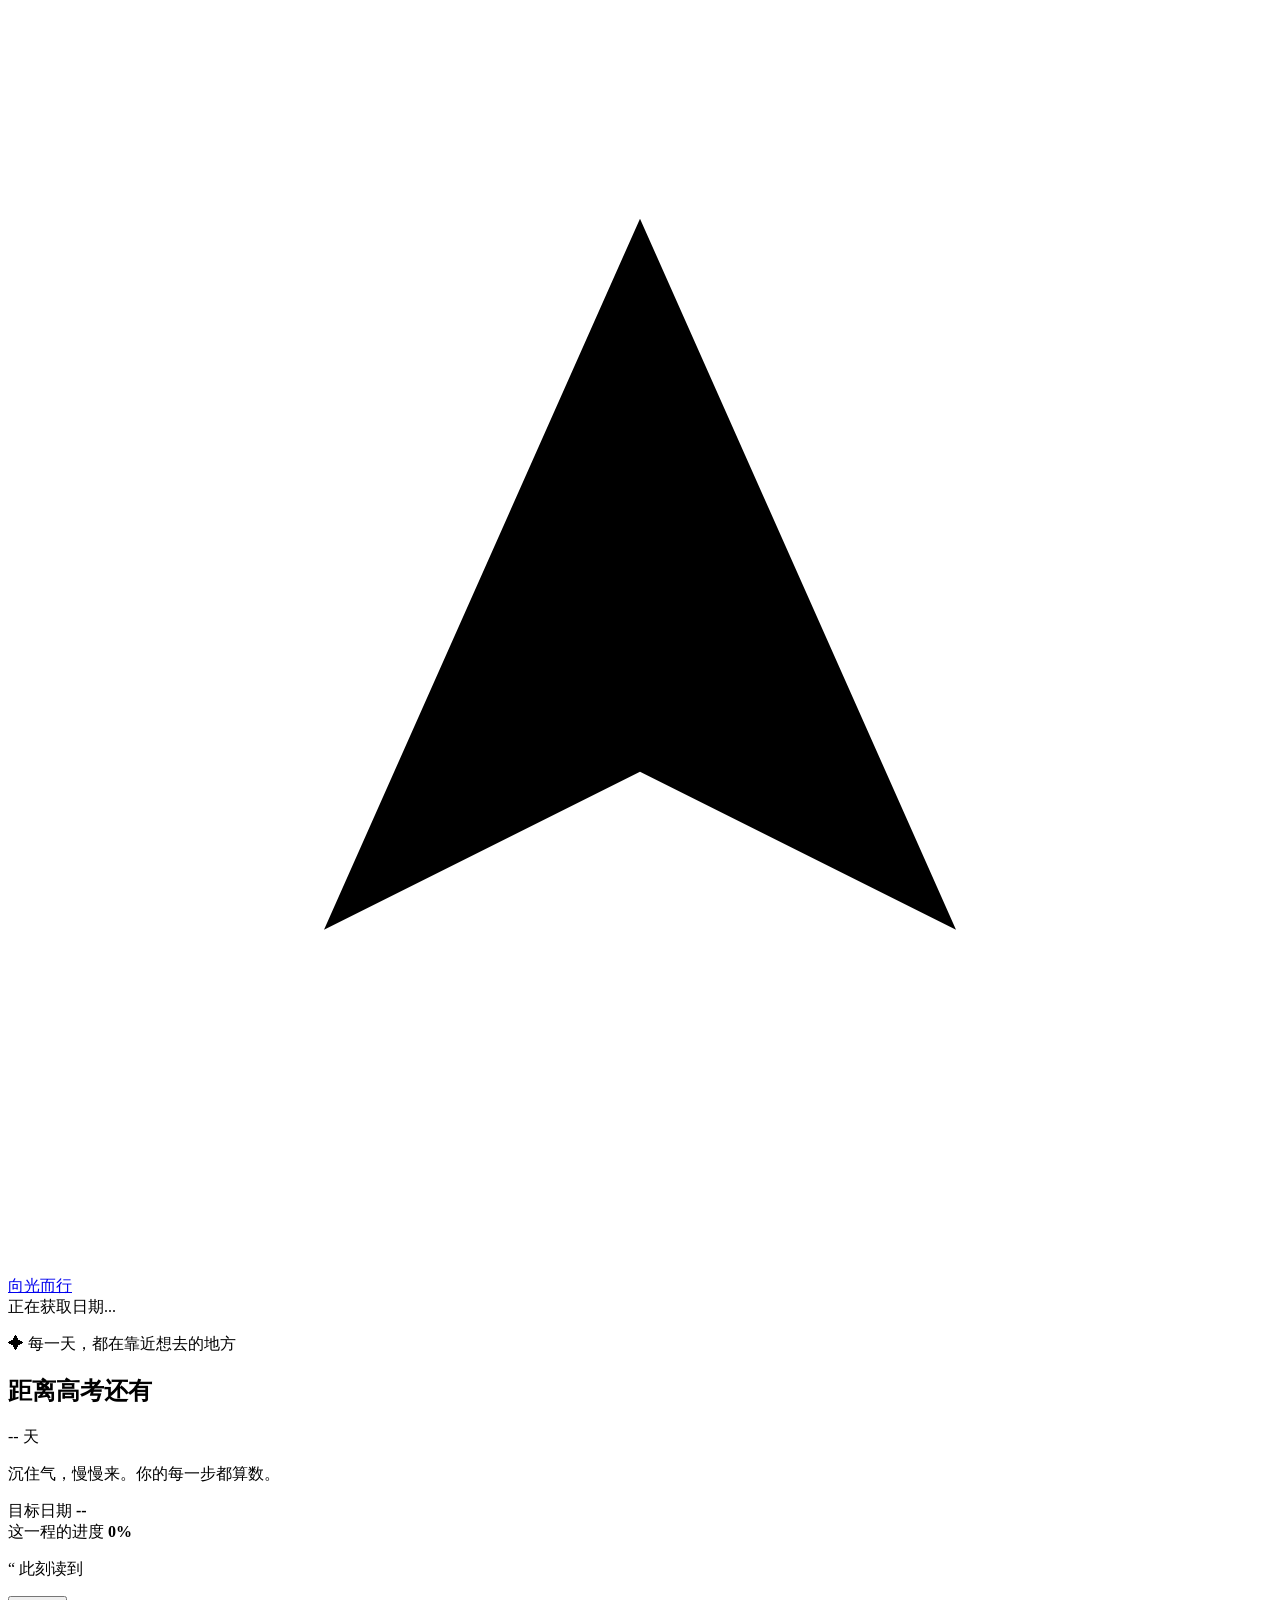
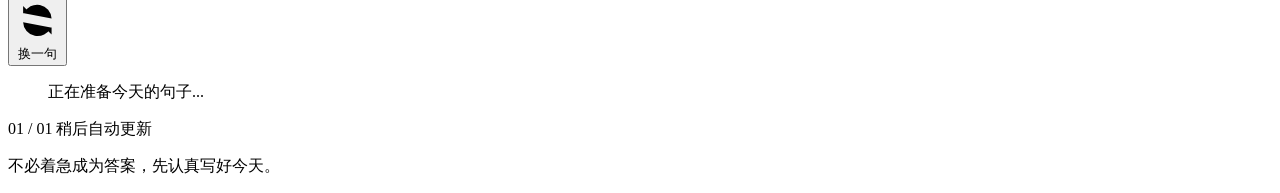
==== index.html @ 86b4bcfa "Publish index.html" ====
<!DOCTYPE html>
<html lang="zh-CN">
  <head>
    <meta charset="UTF-8" />
    <meta name="viewport" content="width=device-width, initial-scale=1.0" />
    <meta
      name="description"
      content="一个简洁温暖的日期倒计时与每日句子网站"
    />
    <title>向光而行 · 日期倒计时</title>
    <link rel="preconnect" href="https://fonts.googleapis.com" />
    <link rel="preconnect" href="https://fonts.gstatic.com" crossorigin />
    <link
      href="https://fonts.googleapis.com/css2?family=Noto+Sans+SC:wght@400;500;600;700;800&family=Playfair+Display:ital,wght@1,600&display=swap"
      rel="stylesheet"
    />
    <link rel="stylesheet" href="styles.css" />
  </head>
  <body>
    <div class="background-shape shape-one" aria-hidden="true"></div>
    <div class="background-shape shape-two" aria-hidden="true"></div>

    <div class="page-shell">
      <header class="site-header">
        <a class="brand" href="#" aria-label="返回首页">
          <span class="brand-mark" aria-hidden="true">
            <svg viewBox="0 0 24 24">
              <path d="M6 17.5 12 4l6 13.5-6-3-6 3Z"></path>
            </svg>
          </span>
          <span>向光而行</span>
        </a>

        <div class="today" aria-label="今天的日期">
          <span class="today-dot" aria-hidden="true"></span>
          <span id="todayText">正在获取日期...</span>
        </div>
      </header>

      <main>
        <section class="countdown-card" aria-labelledby="countdownTitle">
          <div class="countdown-copy">
            <p class="eyebrow">
              <span aria-hidden="true">✦</span>
              每一天，都在靠近想去的地方
            </p>
            <h1 id="countdownTitle">距离高考还有</h1>

            <div class="countdown-number-wrap" aria-live="polite">
              <span id="daysRemaining" class="countdown-number">--</span>
              <span class="countdown-unit">天</span>
            </div>

            <p id="countdownMessage" class="countdown-message">
              沉住气，慢慢来。你的每一步都算数。
            </p>
          </div>

          <div class="countdown-meta">
            <div class="date-block">
              <span class="meta-label">目标日期</span>
              <strong id="targetDateText">--</strong>
            </div>
            <div class="progress-block">
              <div class="progress-labels">
                <span>这一程的进度</span>
                <strong id="progressText">0%</strong>
              </div>
              <div
                class="progress-track"
                role="progressbar"
                aria-label="倒计时进度"
                aria-valuemin="0"
                aria-valuemax="100"
                aria-valuenow="0"
              >
                <span id="progressBar" class="progress-bar"></span>
              </div>
            </div>
          </div>
        </section>

        <section class="quote-card" aria-labelledby="quoteLabel">
          <div class="quote-topline">
            <p id="quoteLabel" class="quote-label">
              <span class="quote-label-icon" aria-hidden="true">“</span>
              此刻读到
            </p>
            <button id="nextQuoteButton" class="next-quote-button" type="button">
              <svg viewBox="0 0 24 24" aria-hidden="true">
                <path d="M20 11a8.1 8.1 0 0 0-15.5-3M4 4v4h4M4 13a8.1 8.1 0 0 0 15.5 3m.5 4v-4h-4"></path>
              </svg>
              换一句
            </button>
          </div>

          <div id="quoteContent" class="quote-content" aria-live="polite">
            <blockquote id="quoteText">正在准备今天的句子...</blockquote>
            <p id="quoteTranslation" class="quote-translation" hidden></p>
            <cite id="quoteSource"></cite>
          </div>

          <div class="quote-footer">
            <span id="quoteCounter">01 / 01</span>
            <span class="quote-line" aria-hidden="true"></span>
            <span id="refreshHint">稍后自动更新</span>
          </div>
        </section>
      </main>

      <footer>
        <p>不必着急成为答案，先认真写好今天。</p>
        <span id="currentYear"></span>
      </footer>
    </div>

    <script src="script.js"></script>
  </body>
</html>
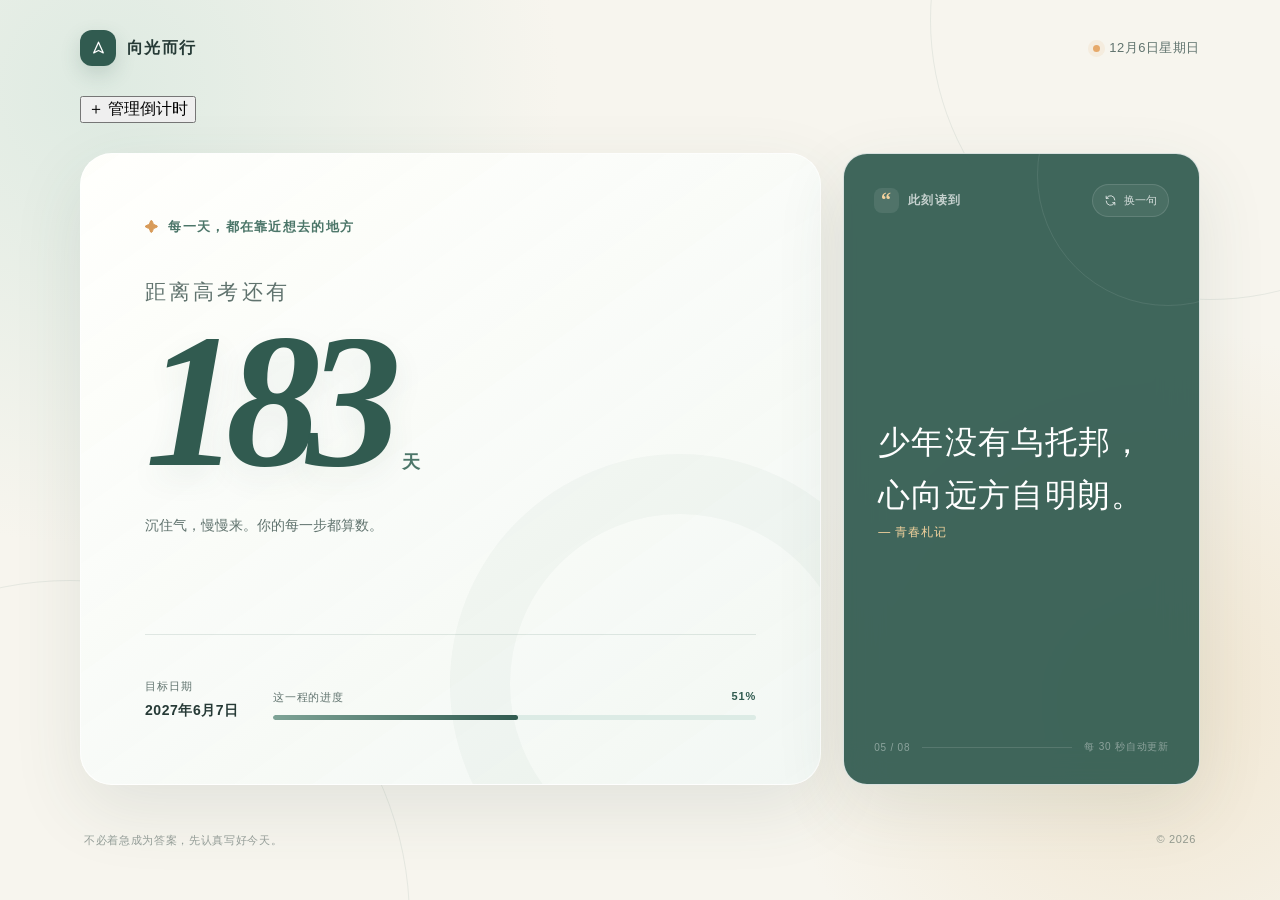
==== commit dc67b326: "Add customizable countdowns and expand quote rotation" ====
--- a/index.html
+++ b/index.html
@@ -3,10 +3,7 @@
   <head>
     <meta charset="UTF-8" />
     <meta name="viewport" content="width=device-width, initial-scale=1.0" />
-    <meta
-      name="description"
-      content="一个简洁温暖的日期倒计时与每日句子网站"
-    />
+    <meta name="description" content="一个简洁温暖的多目标日期倒计时与每日句子网站" />
     <title>向光而行 · 日期倒计时</title>
     <link rel="preconnect" href="https://fonts.googleapis.com" />
     <link rel="preconnect" href="https://fonts.gstatic.com" crossorigin />
@@ -24,36 +21,55 @@
       <header class="site-header">
         <a class="brand" href="#" aria-label="返回首页">
           <span class="brand-mark" aria-hidden="true">
-            <svg viewBox="0 0 24 24">
-              <path d="M6 17.5 12 4l6 13.5-6-3-6 3Z"></path>
-            </svg>
+            <svg viewBox="0 0 24 24"><path d="M6 17.5 12 4l6 13.5-6-3-6 3Z"></path></svg>
           </span>
           <span>向光而行</span>
         </a>
-
         <div class="today" aria-label="今天的日期">
           <span class="today-dot" aria-hidden="true"></span>
           <span id="todayText">正在获取日期...</span>
         </div>
       </header>
 
+      <nav class="countdown-switcher" aria-label="选择倒计时">
+        <div id="countdownTabs" class="countdown-tabs"></div>
+        <button id="manageCountdownButton" class="manage-countdown-button" type="button">
+          <span aria-hidden="true">＋</span> 管理倒计时
+        </button>
+      </nav>
+
+      <section id="countdownManager" class="countdown-manager" hidden>
+        <div class="manager-heading">
+          <div>
+            <strong>自定义倒计时</strong>
+            <p>添加考试、假期或任何值得期待的日子。</p>
+          </div>
+          <button id="closeManagerButton" class="icon-button" type="button" aria-label="关闭">×</button>
+        </div>
+        <form id="countdownForm" class="countdown-form">
+          <label>
+            <span>倒计时名称</span>
+            <input id="countdownNameInput" name="name" type="text" maxlength="12" placeholder="例如：期末考试" required />
+          </label>
+          <label>
+            <span>目标日期</span>
+            <input id="countdownDateInput" name="date" type="date" required />
+          </label>
+          <button class="add-countdown-button" type="submit">添加倒计时</button>
+        </form>
+        <div id="countdownManageList" class="countdown-manage-list"></div>
+      </section>
+
       <main>
         <section class="countdown-card" aria-labelledby="countdownTitle">
           <div class="countdown-copy">
-            <p class="eyebrow">
-              <span aria-hidden="true">✦</span>
-              每一天，都在靠近想去的地方
-            </p>
-            <h1 id="countdownTitle">距离高考还有</h1>
-
+            <p class="eyebrow"><span aria-hidden="true">✦</span> 每一天，都在靠近想去的地方</p>
+            <h1 id="countdownTitle">距离目标还有</h1>
             <div class="countdown-number-wrap" aria-live="polite">
               <span id="daysRemaining" class="countdown-number">--</span>
               <span class="countdown-unit">天</span>
             </div>
-
-            <p id="countdownMessage" class="countdown-message">
-              沉住气，慢慢来。你的每一步都算数。
-            </p>
+            <p id="countdownMessage" class="countdown-message">沉住气，慢慢来。你的每一步都算数。</p>
           </div>
 
           <div class="countdown-meta">
@@ -66,14 +82,7 @@
                 <span>这一程的进度</span>
                 <strong id="progressText">0%</strong>
               </div>
-              <div
-                class="progress-track"
-                role="progressbar"
-                aria-label="倒计时进度"
-                aria-valuemin="0"
-                aria-valuemax="100"
-                aria-valuenow="0"
-              >
+              <div class="progress-track" role="progressbar" aria-label="倒计时进度" aria-valuemin="0" aria-valuemax="100" aria-valuenow="0">
                 <span id="progressBar" class="progress-bar"></span>
               </div>
             </div>
@@ -83,13 +92,10 @@
         <section class="quote-card" aria-labelledby="quoteLabel">
           <div class="quote-topline">
             <p id="quoteLabel" class="quote-label">
-              <span class="quote-label-icon" aria-hidden="true">“</span>
-              此刻读到
+              <span class="quote-label-icon" aria-hidden="true">“</span> 此刻读到
             </p>
             <button id="nextQuoteButton" class="next-quote-button" type="button">
-              <svg viewBox="0 0 24 24" aria-hidden="true">
-                <path d="M20 11a8.1 8.1 0 0 0-15.5-3M4 4v4h4M4 13a8.1 8.1 0 0 0 15.5 3m.5 4v-4h-4"></path>
-              </svg>
+              <svg viewBox="0 0 24 24" aria-hidden="true"><path d="M20 11a8.1 8.1 0 0 0-15.5-3M4 4v4h4M4 13a8.1 8.1 0 0 0 15.5 3m.5 4v-4h-4"></path></svg>
               换一句
             </button>
           </div>
@@ -97,13 +103,16 @@
           <div id="quoteContent" class="quote-content" aria-live="polite">
             <blockquote id="quoteText">正在准备今天的句子...</blockquote>
             <p id="quoteTranslation" class="quote-translation" hidden></p>
-            <cite id="quoteSource"></cite>
+            <div class="quote-attribution">
+              <cite id="quoteSource"></cite>
+              <p id="quoteSourceBio" class="quote-source-bio" hidden></p>
+            </div>
           </div>
 
           <div class="quote-footer">
             <span id="quoteCounter">01 / 01</span>
             <span class="quote-line" aria-hidden="true"></span>
-            <span id="refreshHint">稍后自动更新</span>
+            <span id="refreshHint">每 5 分钟自动更新</span>
           </div>
         </section>
       </main>
--- a/styles.css
+++ b/styles.css
@@ -0,0 +1,562 @@
+:root {
+  --ink: #263a36;
+  --ink-soft: #60736e;
+  --green: #4c7669;
+  --green-deep: #315b50;
+  --green-pale: #dcebe5;
+  --cream: #f7f5ee;
+  --paper: rgba(255, 255, 252, 0.78);
+  --line: rgba(49, 91, 80, 0.13);
+  --shadow: 0 24px 70px rgba(53, 83, 75, 0.11);
+  --radius-large: 32px;
+  --radius-medium: 24px;
+}
+
+* {
+  box-sizing: border-box;
+}
+
+html {
+  min-height: 100%;
+  scroll-behavior: smooth;
+}
+
+body {
+  min-height: 100vh;
+  margin: 0;
+  overflow-x: hidden;
+  color: var(--ink);
+  background:
+    radial-gradient(circle at 8% 10%, rgba(214, 231, 222, 0.75), transparent 32%),
+    radial-gradient(circle at 90% 78%, rgba(236, 218, 186, 0.58), transparent 28%),
+    var(--cream);
+  font-family: "Noto Sans SC", "Microsoft YaHei", sans-serif;
+  -webkit-font-smoothing: antialiased;
+}
+
+button,
+a {
+  font: inherit;
+}
+
+.background-shape {
+  position: fixed;
+  z-index: -1;
+  border: 1px solid rgba(76, 118, 105, 0.1);
+  border-radius: 50%;
+  pointer-events: none;
+}
+
+.shape-one {
+  top: -260px;
+  right: -210px;
+  width: 560px;
+  height: 560px;
+}
+
+.shape-two {
+  bottom: -360px;
+  left: -270px;
+  width: 680px;
+  height: 680px;
+}
+
+.page-shell {
+  width: min(1120px, calc(100% - 40px));
+  margin: 0 auto;
+}
+
+.site-header {
+  display: flex;
+  align-items: center;
+  justify-content: space-between;
+  min-height: 96px;
+}
+
+.brand {
+  display: inline-flex;
+  gap: 11px;
+  align-items: center;
+  color: var(--ink);
+  font-size: 16px;
+  font-weight: 700;
+  letter-spacing: 0.08em;
+  text-decoration: none;
+}
+
+.brand-mark {
+  display: grid;
+  width: 36px;
+  height: 36px;
+  place-items: center;
+  border-radius: 12px;
+  color: white;
+  background: var(--green-deep);
+  box-shadow: 0 8px 20px rgba(49, 91, 80, 0.18);
+}
+
+.brand-mark svg {
+  width: 19px;
+  fill: none;
+  stroke: currentColor;
+  stroke-linecap: round;
+  stroke-linejoin: round;
+  stroke-width: 1.6;
+}
+
+.today {
+  display: flex;
+  gap: 9px;
+  align-items: center;
+  color: var(--ink-soft);
+  font-size: 13px;
+  font-weight: 500;
+  letter-spacing: 0.04em;
+}
+
+.today-dot {
+  width: 7px;
+  height: 7px;
+  border-radius: 50%;
+  background: #e6a96a;
+  box-shadow: 0 0 0 5px rgba(230, 169, 106, 0.12);
+}
+
+main {
+  display: grid;
+  grid-template-columns: minmax(0, 1.35fr) minmax(330px, 0.65fr);
+  gap: 22px;
+  min-height: calc(100vh - 190px);
+  padding: 30px 0 48px;
+}
+
+.countdown-card,
+.quote-card {
+  position: relative;
+  min-width: 0;
+  overflow: hidden;
+  border: 1px solid rgba(255, 255, 255, 0.8);
+  box-shadow: var(--shadow);
+  backdrop-filter: blur(18px);
+  -webkit-backdrop-filter: blur(18px);
+}
+
+.countdown-card {
+  display: flex;
+  flex-direction: column;
+  justify-content: space-between;
+  min-height: 600px;
+  padding: clamp(32px, 5vw, 68px);
+  border-radius: var(--radius-large);
+  background:
+    linear-gradient(145deg, rgba(255, 255, 252, 0.92), rgba(240, 246, 242, 0.84)),
+    var(--paper);
+}
+
+.countdown-card::after {
+  position: absolute;
+  right: -90px;
+  bottom: -130px;
+  width: 340px;
+  height: 340px;
+  border: 60px solid rgba(76, 118, 105, 0.045);
+  border-radius: 50%;
+  content: "";
+}
+
+.countdown-copy,
+.countdown-meta {
+  position: relative;
+  z-index: 1;
+}
+
+.eyebrow {
+  display: flex;
+  gap: 9px;
+  align-items: center;
+  margin: 0 0 42px;
+  color: var(--green);
+  font-size: 13px;
+  font-weight: 600;
+  letter-spacing: 0.1em;
+}
+
+.eyebrow span {
+  color: #d89b59;
+}
+
+h1 {
+  margin: 0;
+  color: var(--ink-soft);
+  font-size: clamp(17px, 2vw, 21px);
+  font-weight: 500;
+  letter-spacing: 0.15em;
+}
+
+.countdown-number-wrap {
+  display: flex;
+  gap: 15px;
+  align-items: flex-end;
+  margin: 5px 0 20px;
+}
+
+.countdown-number {
+  color: var(--green-deep);
+  font-family: "Playfair Display", Georgia, serif;
+  font-size: clamp(118px, 15vw, 190px);
+  font-weight: 600;
+  font-style: italic;
+  line-height: 0.95;
+  letter-spacing: -0.075em;
+  text-shadow: 0 12px 30px rgba(49, 91, 80, 0.08);
+}
+
+.countdown-unit {
+  padding-bottom: 18px;
+  color: var(--green);
+  font-size: 18px;
+  font-weight: 600;
+}
+
+.countdown-message {
+  max-width: 440px;
+  margin: 0;
+  color: var(--ink-soft);
+  font-size: 14px;
+  line-height: 1.9;
+}
+
+.countdown-meta {
+  display: grid;
+  grid-template-columns: auto 1fr;
+  gap: 34px;
+  align-items: end;
+  padding-top: 44px;
+  border-top: 1px solid var(--line);
+}
+
+.date-block {
+  display: grid;
+  gap: 8px;
+}
+
+.meta-label,
+.progress-labels {
+  color: var(--ink-soft);
+  font-size: 11px;
+  font-weight: 500;
+  letter-spacing: 0.08em;
+}
+
+.date-block strong {
+  color: var(--ink);
+  font-size: 14px;
+  font-weight: 600;
+  letter-spacing: 0.04em;
+}
+
+.progress-labels {
+  display: flex;
+  justify-content: space-between;
+  margin-bottom: 10px;
+}
+
+.progress-labels strong {
+  color: var(--green-deep);
+}
+
+.progress-track {
+  width: 100%;
+  height: 5px;
+  overflow: hidden;
+  border-radius: 999px;
+  background: var(--green-pale);
+}
+
+.progress-bar {
+  display: block;
+  width: 0;
+  height: 100%;
+  border-radius: inherit;
+  background: linear-gradient(90deg, #7ea396, var(--green-deep));
+  transition: width 900ms cubic-bezier(0.22, 1, 0.36, 1);
+}
+
+.quote-card {
+  display: flex;
+  flex-direction: column;
+  min-height: 600px;
+  padding: 30px;
+  border-radius: var(--radius-medium);
+  background: rgba(49, 91, 80, 0.93);
+  color: white;
+}
+
+.quote-card::before {
+  position: absolute;
+  top: -110px;
+  right: -100px;
+  width: 260px;
+  height: 260px;
+  border: 1px solid rgba(255, 255, 255, 0.09);
+  border-radius: 50%;
+  content: "";
+}
+
+.quote-topline,
+.quote-content,
+.quote-footer {
+  position: relative;
+  z-index: 1;
+}
+
+.quote-topline {
+  display: flex;
+  align-items: center;
+  justify-content: space-between;
+}
+
+.quote-label {
+  display: flex;
+  gap: 9px;
+  align-items: center;
+  margin: 0;
+  color: rgba(255, 255, 255, 0.7);
+  font-size: 12px;
+  font-weight: 600;
+  letter-spacing: 0.1em;
+}
+
+.quote-label-icon {
+  display: grid;
+  width: 25px;
+  height: 25px;
+  place-items: center;
+  border-radius: 8px;
+  color: #f2d19d;
+  background: rgba(255, 255, 255, 0.09);
+  font-family: Georgia, serif;
+  font-size: 20px;
+}
+
+.next-quote-button {
+  display: inline-flex;
+  gap: 7px;
+  align-items: center;
+  padding: 8px 11px;
+  border: 1px solid rgba(255, 255, 255, 0.13);
+  border-radius: 999px;
+  color: rgba(255, 255, 255, 0.76);
+  background: rgba(255, 255, 255, 0.06);
+  font-size: 11px;
+  cursor: pointer;
+  transition: 180ms ease;
+}
+
+.next-quote-button:hover {
+  border-color: rgba(255, 255, 255, 0.24);
+  color: white;
+  background: rgba(255, 255, 255, 0.11);
+  transform: translateY(-1px);
+}
+
+.next-quote-button:focus-visible {
+  outline: 2px solid #f2d19d;
+  outline-offset: 3px;
+}
+
+.next-quote-button svg {
+  width: 13px;
+  fill: none;
+  stroke: currentColor;
+  stroke-linecap: round;
+  stroke-linejoin: round;
+  stroke-width: 1.8;
+}
+
+.quote-content {
+  display: flex;
+  flex: 1;
+  flex-direction: column;
+  justify-content: center;
+  padding: 45px 4px;
+  opacity: 1;
+  transform: translateY(0);
+  transition: opacity 260ms ease, transform 260ms ease;
+}
+
+.quote-content.is-changing {
+  opacity: 0;
+  transform: translateY(8px);
+}
+
+blockquote {
+  margin: 0;
+  overflow-wrap: anywhere;
+  font-size: clamp(23px, 3vw, 32px);
+  font-weight: 500;
+  line-height: 1.65;
+  letter-spacing: 0.04em;
+}
+
+.quote-translation {
+  margin: 18px 0 0;
+  overflow-wrap: anywhere;
+  color: rgba(255, 255, 255, 0.6);
+  font-size: 12px;
+  line-height: 1.8;
+}
+
+cite {
+  margin-top: 26px;
+  color: #f2d19d;
+  font-size: 12px;
+  font-style: normal;
+  letter-spacing: 0.08em;
+}
+
+.quote-footer {
+  display: flex;
+  gap: 12px;
+  align-items: center;
+  color: rgba(255, 255, 255, 0.4);
+  font-size: 10px;
+  letter-spacing: 0.08em;
+}
+
+.quote-line {
+  flex: 1;
+  height: 1px;
+  background: rgba(255, 255, 255, 0.12);
+}
+
+footer {
+  display: flex;
+  justify-content: space-between;
+  padding: 0 4px 30px;
+  color: rgba(38, 58, 54, 0.46);
+  font-size: 11px;
+  letter-spacing: 0.06em;
+}
+
+footer p {
+  margin: 0;
+}
+
+@media (max-width: 860px) {
+  main {
+    grid-template-columns: 1fr;
+    min-height: auto;
+    padding-top: 12px;
+  }
+
+  .countdown-card,
+  .quote-card {
+    min-height: auto;
+  }
+
+  .countdown-card {
+    min-height: 540px;
+  }
+
+  .quote-card {
+    min-height: 450px;
+  }
+}
+
+@media (max-width: 560px) {
+  .page-shell {
+    width: min(100% - 24px, 1120px);
+  }
+
+  .site-header {
+    min-height: 78px;
+  }
+
+  .today {
+    font-size: 11px;
+  }
+
+  .brand {
+    font-size: 14px;
+  }
+
+  .brand-mark {
+    width: 32px;
+    height: 32px;
+  }
+
+  main {
+    gap: 14px;
+    padding-bottom: 32px;
+  }
+
+  .countdown-card {
+    min-height: 500px;
+    padding: 28px 24px;
+    border-radius: 25px;
+  }
+
+  .eyebrow {
+    margin-bottom: 42px;
+    font-size: 11px;
+    letter-spacing: 0.05em;
+  }
+
+  .countdown-number-wrap {
+    gap: 10px;
+    margin-top: 12px;
+  }
+
+  .countdown-number {
+    font-size: clamp(96px, 35vw, 142px);
+  }
+
+  .countdown-unit {
+    padding-bottom: 11px;
+    font-size: 15px;
+  }
+
+  .countdown-meta {
+    grid-template-columns: 1fr;
+    gap: 22px;
+    padding-top: 28px;
+  }
+
+  .quote-card {
+    min-height: 420px;
+    padding: 24px;
+    border-radius: 22px;
+  }
+
+  .quote-topline {
+    gap: 12px;
+  }
+
+  .next-quote-button {
+    flex-shrink: 0;
+  }
+
+  .quote-content {
+    padding: 38px 2px;
+  }
+
+  blockquote {
+    font-size: 22px;
+  }
+
+  footer {
+    gap: 18px;
+    align-items: flex-start;
+  }
+}
+
+@media (prefers-reduced-motion: reduce) {
+  *,
+  *::before,
+  *::after {
+    scroll-behavior: auto !important;
+    transition-duration: 0.01ms !important;
+    animation-duration: 0.01ms !important;
+  }
+}
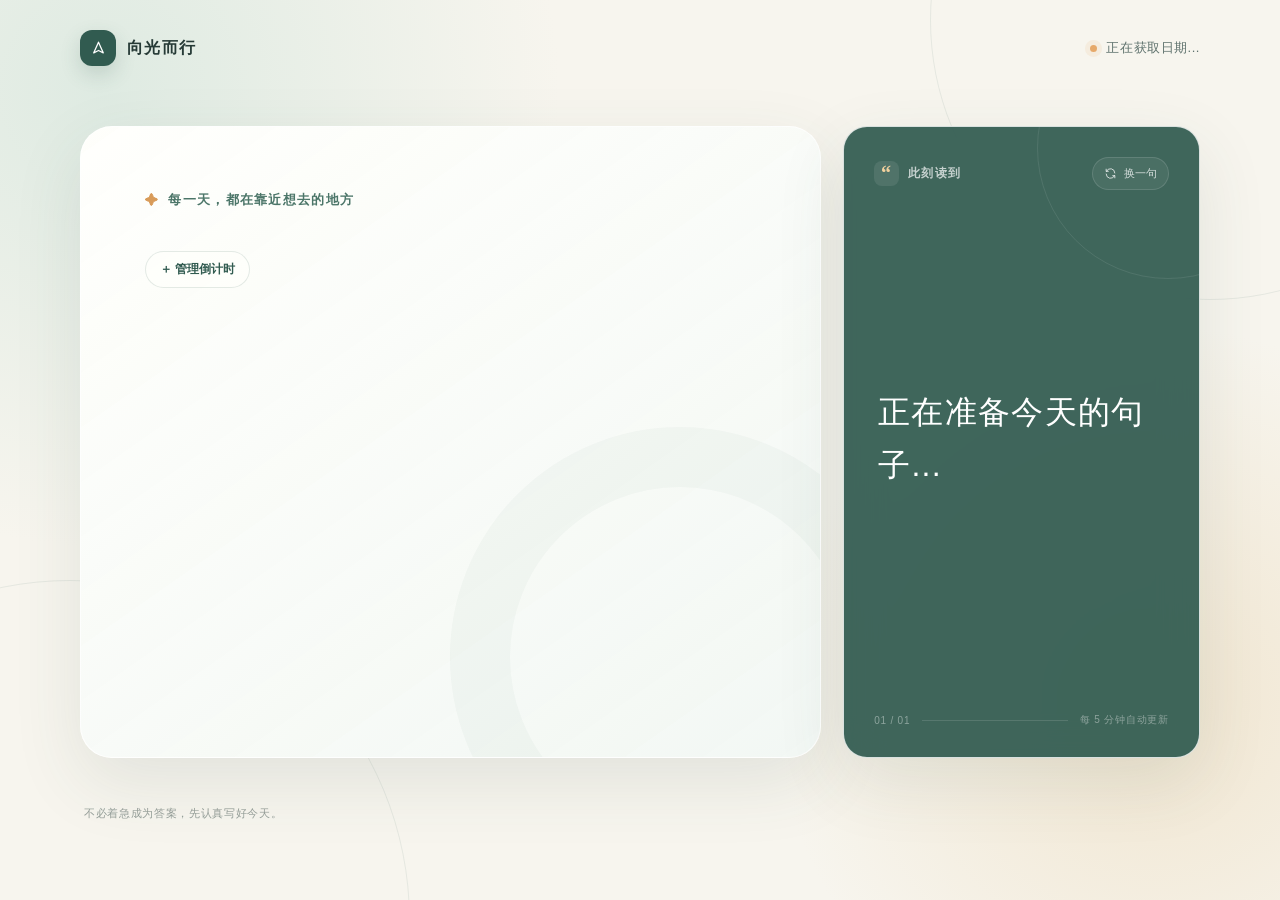
==== commit 212ab443: "Show all countdowns in one reorderable card" ====
--- a/index.html
+++ b/index.html
@@ -31,18 +31,11 @@
         </div>
       </header>
 
-      <nav class="countdown-switcher" aria-label="选择倒计时">
-        <div id="countdownTabs" class="countdown-tabs"></div>
-        <button id="manageCountdownButton" class="manage-countdown-button" type="button">
-          <span aria-hidden="true">＋</span> 管理倒计时
-        </button>
-      </nav>
-
       <section id="countdownManager" class="countdown-manager" hidden>
         <div class="manager-heading">
           <div>
             <strong>自定义倒计时</strong>
-            <p>添加考试、假期或任何值得期待的日子。</p>
+            <p>最多显示三个倒计时，可调整上下顺序。</p>
           </div>
           <button id="closeManagerButton" class="icon-button" type="button" aria-label="关闭">×</button>
         </div>
@@ -61,32 +54,14 @@
       </section>
 
       <main>
-        <section class="countdown-card" aria-labelledby="countdownTitle">
-          <div class="countdown-copy">
-            <p class="eyebrow"><span aria-hidden="true">✦</span> 每一天，都在靠近想去的地方</p>
-            <h1 id="countdownTitle">距离目标还有</h1>
-            <div class="countdown-number-wrap" aria-live="polite">
-              <span id="daysRemaining" class="countdown-number">--</span>
-              <span class="countdown-unit">天</span>
-            </div>
-            <p id="countdownMessage" class="countdown-message">沉住气，慢慢来。你的每一步都算数。</p>
+        <section class="countdown-card" aria-labelledby="countdownSectionTitle">
+          <div class="countdown-card-heading">
+            <p id="countdownSectionTitle" class="eyebrow"><span aria-hidden="true">✦</span> 每一天，都在靠近想去的地方</p>
+            <button id="manageCountdownButton" class="manage-countdown-button" type="button">
+              <span aria-hidden="true">＋</span> 管理倒计时
+            </button>
           </div>
-
-          <div class="countdown-meta">
-            <div class="date-block">
-              <span class="meta-label">目标日期</span>
-              <strong id="targetDateText">--</strong>
-            </div>
-            <div class="progress-block">
-              <div class="progress-labels">
-                <span>这一程的进度</span>
-                <strong id="progressText">0%</strong>
-              </div>
-              <div class="progress-track" role="progressbar" aria-label="倒计时进度" aria-valuemin="0" aria-valuemax="100" aria-valuenow="0">
-                <span id="progressBar" class="progress-bar"></span>
-              </div>
-            </div>
-          </div>
+          <div id="countdownList" class="countdown-list" aria-live="polite"></div>
         </section>
 
         <section class="quote-card" aria-labelledby="quoteLabel">
--- a/styles.css
+++ b/styles.css
@@ -130,6 +130,175 @@
   padding: 30px 0 48px;
 }
 
+.countdown-switcher {
+  display: flex;
+  gap: 12px;
+  align-items: center;
+  justify-content: space-between;
+  padding: 8px 0 0;
+}
+
+.countdown-tabs {
+  display: flex;
+  gap: 8px;
+  min-width: 0;
+  overflow-x: auto;
+  scrollbar-width: none;
+}
+
+.countdown-tabs::-webkit-scrollbar {
+  display: none;
+}
+
+.countdown-tab,
+.manage-countdown-button {
+  flex-shrink: 0;
+  padding: 9px 14px;
+  border: 1px solid var(--line);
+  border-radius: 999px;
+  color: var(--ink-soft);
+  background: rgba(255, 255, 252, 0.58);
+  font-size: 12px;
+  cursor: pointer;
+  transition: 180ms ease;
+}
+
+.countdown-tab:hover,
+.manage-countdown-button:hover {
+  color: var(--green-deep);
+  background: rgba(255, 255, 252, 0.92);
+}
+
+.countdown-tab.is-active {
+  border-color: var(--green-deep);
+  color: white;
+  background: var(--green-deep);
+}
+
+.manage-countdown-button {
+  color: var(--green-deep);
+  font-weight: 600;
+}
+
+.countdown-manager {
+  margin-top: 16px;
+  padding: 22px;
+  border: 1px solid rgba(255, 255, 255, 0.8);
+  border-radius: 22px;
+  background: rgba(255, 255, 252, 0.82);
+  box-shadow: 0 16px 45px rgba(53, 83, 75, 0.08);
+  backdrop-filter: blur(18px);
+}
+
+.manager-heading,
+.countdown-form,
+.countdown-manage-item {
+  display: flex;
+  align-items: center;
+}
+
+.manager-heading {
+  justify-content: space-between;
+}
+
+.manager-heading strong {
+  font-size: 15px;
+}
+
+.manager-heading p {
+  margin: 5px 0 0;
+  color: var(--ink-soft);
+  font-size: 11px;
+}
+
+.icon-button {
+  width: 32px;
+  height: 32px;
+  border: 0;
+  border-radius: 50%;
+  color: var(--ink-soft);
+  background: var(--green-pale);
+  cursor: pointer;
+}
+
+.countdown-form {
+  gap: 12px;
+  margin-top: 20px;
+}
+
+.countdown-form label {
+  display: grid;
+  flex: 1;
+  gap: 6px;
+  color: var(--ink-soft);
+  font-size: 10px;
+}
+
+.countdown-form input {
+  width: 100%;
+  padding: 11px 12px;
+  border: 1px solid var(--line);
+  border-radius: 11px;
+  outline: none;
+  color: var(--ink);
+  background: rgba(255, 255, 255, 0.72);
+}
+
+.countdown-form input:focus {
+  border-color: var(--green);
+}
+
+.add-countdown-button {
+  align-self: end;
+  padding: 11px 18px;
+  border: 0;
+  border-radius: 11px;
+  color: white;
+  background: var(--green-deep);
+  cursor: pointer;
+}
+
+.countdown-manage-list {
+  display: grid;
+  grid-template-columns: repeat(auto-fit, minmax(180px, 1fr));
+  gap: 8px;
+  margin-top: 16px;
+}
+
+.countdown-manage-item {
+  justify-content: space-between;
+  padding: 10px 12px;
+  border-radius: 12px;
+  background: rgba(220, 235, 229, 0.45);
+}
+
+.countdown-manage-item span {
+  display: grid;
+  gap: 2px;
+}
+
+.countdown-manage-item strong {
+  font-size: 12px;
+}
+
+.countdown-manage-item small {
+  color: var(--ink-soft);
+  font-size: 9px;
+}
+
+.countdown-manage-item button {
+  border: 0;
+  color: #9b645c;
+  background: transparent;
+  font-size: 10px;
+  cursor: pointer;
+}
+
+.countdown-manage-item button:disabled {
+  opacity: 0.3;
+  cursor: not-allowed;
+}
+
 .countdown-card,
 .quote-card {
   position: relative;
@@ -403,7 +572,7 @@
   margin: 18px 0 0;
   overflow-wrap: anywhere;
   color: rgba(255, 255, 255, 0.6);
-  font-size: 12px;
+  font-size: 16px;
   line-height: 1.8;
 }
 
@@ -415,6 +584,21 @@
   letter-spacing: 0.08em;
 }
 
+.quote-attribution {
+  margin-top: 26px;
+}
+
+.quote-attribution cite {
+  margin-top: 0;
+}
+
+.quote-source-bio {
+  margin: 7px 0 0;
+  color: rgba(255, 255, 255, 0.46);
+  font-size: 10px;
+  line-height: 1.6;
+}
+
 .quote-footer {
   display: flex;
   gap: 12px;
@@ -489,6 +673,29 @@
   main {
     gap: 14px;
     padding-bottom: 32px;
+  }
+
+  .countdown-switcher {
+    flex-wrap: wrap;
+    align-items: flex-start;
+    justify-content: flex-start;
+  }
+
+  .countdown-tabs {
+    flex: 1 1 100%;
+  }
+
+  .manage-countdown-button {
+    padding-inline: 11px;
+  }
+
+  .countdown-manager {
+    padding: 18px;
+  }
+
+  .countdown-form {
+    display: grid;
+    grid-template-columns: 1fr;
   }
 
   .countdown-card {
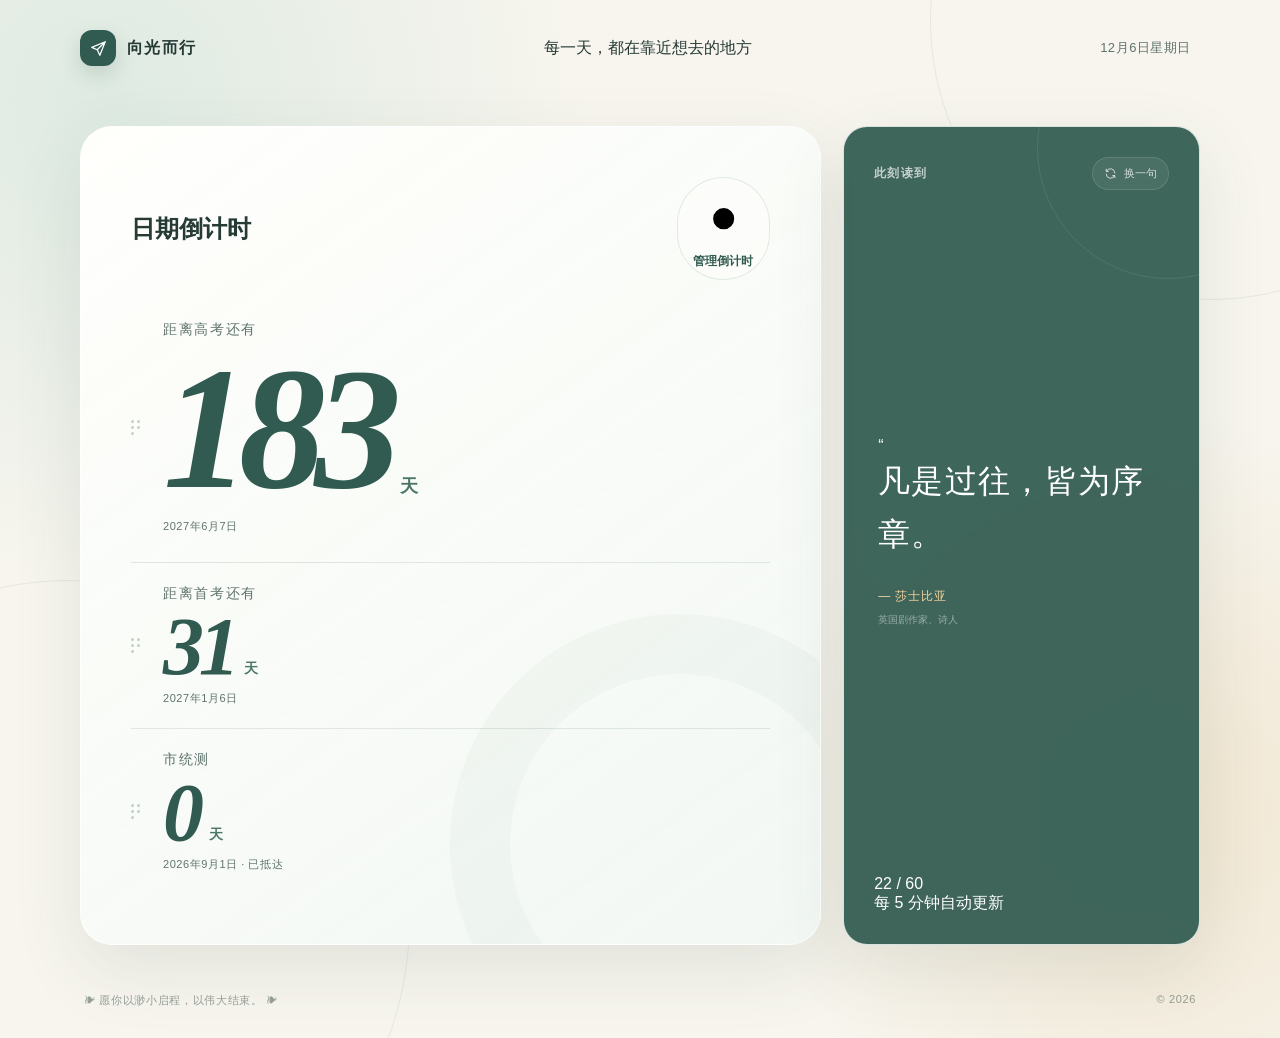
==== commit 4d81ba34: "Recreate layout from provided visual reference" ====
--- a/index.html
+++ b/index.html
@@ -21,13 +21,16 @@
       <header class="site-header">
         <a class="brand" href="#" aria-label="返回首页">
           <span class="brand-mark" aria-hidden="true">
-            <svg viewBox="0 0 24 24"><path d="M6 17.5 12 4l6 13.5-6-3-6 3Z"></path></svg>
+            <svg viewBox="0 0 24 24"><path d="m3.5 10.5 17-7-6.8 17-3.3-6.9-6.9-3.1Zm6.9 3.1L20.5 3.5"></path></svg>
           </span>
           <span>向光而行</span>
         </a>
+        <p class="header-slogan">每一天，都在靠近想去的地方</p>
         <div class="today" aria-label="今天的日期">
-          <span class="today-dot" aria-hidden="true"></span>
           <span id="todayText">正在获取日期...</span>
+          <span class="calendar-icon" aria-hidden="true">
+            <svg viewBox="0 0 24 24"><path d="M7 3v3m10-3v3M4 9h16M5 5h14a1 1 0 0 1 1 1v14H4V6a1 1 0 0 1 1-1Zm3 8h2m4 0h2m-8 4h2m4 0h2"></path></svg>
+          </span>
         </div>
       </header>
 
@@ -56,9 +59,10 @@
       <main>
         <section class="countdown-card" aria-labelledby="countdownSectionTitle">
           <div class="countdown-card-heading">
-            <p id="countdownSectionTitle" class="eyebrow"><span aria-hidden="true">✦</span> 每一天，都在靠近想去的地方</p>
+            <h1 id="countdownSectionTitle" class="visually-hidden">日期倒计时</h1>
             <button id="manageCountdownButton" class="manage-countdown-button" type="button">
-              <span aria-hidden="true">＋</span> 管理倒计时
+              <svg viewBox="0 0 24 24" aria-hidden="true"><path d="M12 8a4 4 0 1 0 0 8 4 4 0 0 0 0-8Zm0-5v2m0 14v2M3 12h2m14 0h2M5.6 5.6 7 7m10 10 1.4 1.4m0-12.8L17 7M7 17l-1.4 1.4"></path></svg>
+              管理倒计时
             </button>
           </div>
           <div id="countdownList" class="countdown-list" aria-live="polite"></div>
@@ -66,9 +70,7 @@
 
         <section class="quote-card" aria-labelledby="quoteLabel">
           <div class="quote-topline">
-            <p id="quoteLabel" class="quote-label">
-              <span class="quote-label-icon" aria-hidden="true">“</span> 此刻读到
-            </p>
+            <p id="quoteLabel" class="quote-label">此刻读到</p>
             <button id="nextQuoteButton" class="next-quote-button" type="button">
               <svg viewBox="0 0 24 24" aria-hidden="true"><path d="M20 11a8.1 8.1 0 0 0-15.5-3M4 4v4h4M4 13a8.1 8.1 0 0 0 15.5 3m.5 4v-4h-4"></path></svg>
               换一句
@@ -76,6 +78,7 @@
           </div>
 
           <div id="quoteContent" class="quote-content" aria-live="polite">
+            <span class="large-quote-mark" aria-hidden="true">“</span>
             <blockquote id="quoteText">正在准备今天的句子...</blockquote>
             <p id="quoteTranslation" class="quote-translation" hidden></p>
             <div class="quote-attribution">
@@ -83,18 +86,19 @@
               <p id="quoteSourceBio" class="quote-source-bio" hidden></p>
             </div>
           </div>
-
-          <div class="quote-footer">
-            <span id="quoteCounter">01 / 01</span>
-            <span class="quote-line" aria-hidden="true"></span>
-            <span id="refreshHint">每 5 分钟自动更新</span>
+          <div class="botanical-decoration" aria-hidden="true">
+            <span class="stem"></span>
+            <i class="leaf leaf-one"></i><i class="leaf leaf-two"></i><i class="leaf leaf-three"></i>
+            <i class="leaf leaf-four"></i><i class="leaf leaf-five"></i><i class="leaf leaf-six"></i>
           </div>
+          <span id="quoteCounter" class="visually-hidden">01 / 01</span>
+          <span id="refreshHint" class="visually-hidden">每 5 分钟自动更新</span>
         </section>
       </main>
 
       <footer>
-        <p>不必着急成为答案，先认真写好今天。</p>
-        <span id="currentYear"></span>
+        <p><span aria-hidden="true">❧</span> 愿你以渺小启程，以伟大结束。 <span aria-hidden="true">❧</span></p>
+        <span id="currentYear" class="visually-hidden"></span>
       </footer>
     </div>
 
--- a/styles.css
+++ b/styles.css
@@ -124,35 +124,15 @@
 
 main {
   display: grid;
+  width: 100%;
+  min-width: 0;
   grid-template-columns: minmax(0, 1.35fr) minmax(330px, 0.65fr);
   gap: 22px;
   min-height: calc(100vh - 190px);
   padding: 30px 0 48px;
 }
 
-.countdown-switcher {
-  display: flex;
-  gap: 12px;
-  align-items: center;
-  justify-content: space-between;
-  padding: 8px 0 0;
-}
-
-.countdown-tabs {
-  display: flex;
-  gap: 8px;
-  min-width: 0;
-  overflow-x: auto;
-  scrollbar-width: none;
-}
-
-.countdown-tabs::-webkit-scrollbar {
-  display: none;
-}
-
-.countdown-tab,
 .manage-countdown-button {
-  flex-shrink: 0;
   padding: 9px 14px;
   border: 1px solid var(--line);
   border-radius: 999px;
@@ -163,16 +143,9 @@
   transition: 180ms ease;
 }
 
-.countdown-tab:hover,
 .manage-countdown-button:hover {
   color: var(--green-deep);
   background: rgba(255, 255, 252, 0.92);
-}
-
-.countdown-tab.is-active {
-  border-color: var(--green-deep);
-  color: white;
-  background: var(--green-deep);
 }
 
 .manage-countdown-button {
@@ -248,6 +221,15 @@
   border-color: var(--green);
 }
 
+.countdown-form.is-disabled {
+  opacity: 0.48;
+}
+
+.countdown-form input:disabled,
+.countdown-form button:disabled {
+  cursor: not-allowed;
+}
+
 .add-countdown-button {
   align-self: end;
   padding: 11px 18px;
@@ -292,6 +274,23 @@
   background: transparent;
   font-size: 10px;
   cursor: pointer;
+}
+
+.manage-item-actions {
+  display: flex;
+  gap: 3px;
+  align-items: center;
+}
+
+.manage-item-actions .move-button {
+  display: grid;
+  width: 24px;
+  height: 24px;
+  place-items: center;
+  border-radius: 7px;
+  color: var(--green-deep);
+  background: rgba(255, 255, 255, 0.55);
+  font-size: 12px;
 }
 
 .countdown-manage-item button:disabled {
@@ -312,10 +311,12 @@
 
 .countdown-card {
   display: flex;
+  width: 100%;
+  max-width: 100%;
   flex-direction: column;
   justify-content: space-between;
   min-height: 600px;
-  padding: clamp(32px, 5vw, 68px);
+  padding: clamp(28px, 4vw, 50px);
   border-radius: var(--radius-large);
   background:
     linear-gradient(145deg, rgba(255, 255, 252, 0.92), rgba(240, 246, 242, 0.84)),
@@ -333,17 +334,25 @@
   content: "";
 }
 
-.countdown-copy,
-.countdown-meta {
+.countdown-card-heading,
+.countdown-list {
   position: relative;
   z-index: 1;
 }
 
+.countdown-card-heading {
+  display: flex;
+  align-items: center;
+  justify-content: space-between;
+  gap: 18px;
+  margin-bottom: 22px;
+}
+
 .eyebrow {
   display: flex;
   gap: 9px;
   align-items: center;
-  margin: 0 0 42px;
+  margin: 0;
   color: var(--green);
   font-size: 13px;
   font-weight: 600;
@@ -354,101 +363,91 @@
   color: #d89b59;
 }
 
-h1 {
-  margin: 0;
-  color: var(--ink-soft);
-  font-size: clamp(17px, 2vw, 21px);
-  font-weight: 500;
-  letter-spacing: 0.15em;
-}
-
-.countdown-number-wrap {
-  display: flex;
-  gap: 15px;
-  align-items: flex-end;
-  margin: 5px 0 20px;
-}
-
-.countdown-number {
-  color: var(--green-deep);
-  font-family: "Playfair Display", Georgia, serif;
-  font-size: clamp(118px, 15vw, 190px);
-  font-weight: 600;
-  font-style: italic;
-  line-height: 0.95;
-  letter-spacing: -0.075em;
-  text-shadow: 0 12px 30px rgba(49, 91, 80, 0.08);
-}
-
-.countdown-unit {
-  padding-bottom: 18px;
-  color: var(--green);
-  font-size: 18px;
-  font-weight: 600;
-}
-
-.countdown-message {
-  max-width: 440px;
+.countdown-list {
+  display: grid;
+}
+
+.countdown-item {
+  position: relative;
+  display: grid;
+  grid-template-columns: 18px 1fr;
+  gap: 14px;
+  align-items: center;
+  min-height: 132px;
+  padding: 22px 0;
+  border-top: 1px solid var(--line);
+}
+
+.countdown-item.is-primary {
+  min-height: 260px;
+  padding-top: 12px;
+  border-top: 0;
+}
+
+.countdown-order {
+  display: grid;
+  grid-template-columns: repeat(2, 3px);
+  gap: 3px;
+  width: 9px;
+  opacity: 0.32;
+}
+
+.countdown-order span,
+.countdown-order::before,
+.countdown-order::after {
+  width: 3px;
+  height: 3px;
+  border-radius: 50%;
+  background: var(--green);
+  content: "";
+}
+
+.countdown-item-copy h2 {
   margin: 0;
   color: var(--ink-soft);
   font-size: 14px;
-  line-height: 1.9;
-}
-
-.countdown-meta {
-  display: grid;
-  grid-template-columns: auto 1fr;
-  gap: 34px;
-  align-items: end;
-  padding-top: 44px;
-  border-top: 1px solid var(--line);
-}
-
-.date-block {
-  display: grid;
-  gap: 8px;
-}
-
-.meta-label,
-.progress-labels {
+  font-weight: 500;
+  letter-spacing: 0.12em;
+}
+
+.countdown-value {
+  display: flex;
+  gap: 10px;
+  align-items: flex-end;
+  margin: 3px 0;
+}
+
+.countdown-value strong {
+  color: var(--green-deep);
+  font-family: "Playfair Display", Georgia, serif;
+  font-size: clamp(56px, 7vw, 82px);
+  font-weight: 600;
+  font-style: italic;
+  line-height: 1;
+  letter-spacing: -0.065em;
+}
+
+.countdown-item.is-primary .countdown-value strong {
+  font-size: clamp(112px, 14vw, 174px);
+}
+
+.countdown-value span {
+  padding-bottom: 10px;
+  color: var(--green);
+  font-size: 14px;
+  font-weight: 600;
+}
+
+.countdown-item.is-primary .countdown-value span {
+  padding-bottom: 18px;
+  font-size: 18px;
+}
+
+.countdown-date {
+  margin: 0;
   color: var(--ink-soft);
   font-size: 11px;
-  font-weight: 500;
-  letter-spacing: 0.08em;
-}
-
-.date-block strong {
-  color: var(--ink);
-  font-size: 14px;
-  font-weight: 600;
-  letter-spacing: 0.04em;
-}
-
-.progress-labels {
-  display: flex;
-  justify-content: space-between;
-  margin-bottom: 10px;
-}
-
-.progress-labels strong {
-  color: var(--green-deep);
-}
-
-.progress-track {
-  width: 100%;
-  height: 5px;
-  overflow: hidden;
-  border-radius: 999px;
-  background: var(--green-pale);
-}
-
-.progress-bar {
-  display: block;
-  width: 0;
-  height: 100%;
-  border-radius: inherit;
-  background: linear-gradient(90deg, #7ea396, var(--green-deep));
-  transition: width 900ms cubic-bezier(0.22, 1, 0.36, 1);
+  letter-spacing: 0.05em;
 }
 
 .quote-card {
@@ -675,16 +674,6 @@
     padding-bottom: 32px;
   }
 
-  .countdown-switcher {
-    flex-wrap: wrap;
-    align-items: flex-start;
-    justify-content: flex-start;
-  }
-
-  .countdown-tabs {
-    flex: 1 1 100%;
-  }
-
   .manage-countdown-button {
     padding-inline: 11px;
   }
@@ -710,24 +699,35 @@
     letter-spacing: 0.05em;
   }
 
-  .countdown-number-wrap {
-    gap: 10px;
-    margin-top: 12px;
-  }
-
-  .countdown-number {
-    font-size: clamp(96px, 35vw, 142px);
-  }
-
-  .countdown-unit {
-    padding-bottom: 11px;
-    font-size: 15px;
-  }
-
-  .countdown-meta {
-    grid-template-columns: 1fr;
-    gap: 22px;
-    padding-top: 28px;
+  .countdown-card-heading {
+    display: grid;
+    justify-items: start;
+    align-items: flex-start;
+  }
+
+  .countdown-card-heading .eyebrow {
+    max-width: 190px;
+    line-height: 1.7;
+  }
+
+  .countdown-card-heading .manage-countdown-button {
+    margin-left: 0;
+  }
+
+  .quote-topline {
+    flex-wrap: wrap;
+  }
+
+  .countdown-item.is-primary {
+    min-height: 230px;
+  }
+
+  .countdown-item.is-primary .countdown-value strong {
+    font-size: clamp(94px, 34vw, 132px);
+  }
+
+  .countdown-value strong {
+    font-size: 58px;
   }
 
   .quote-card {
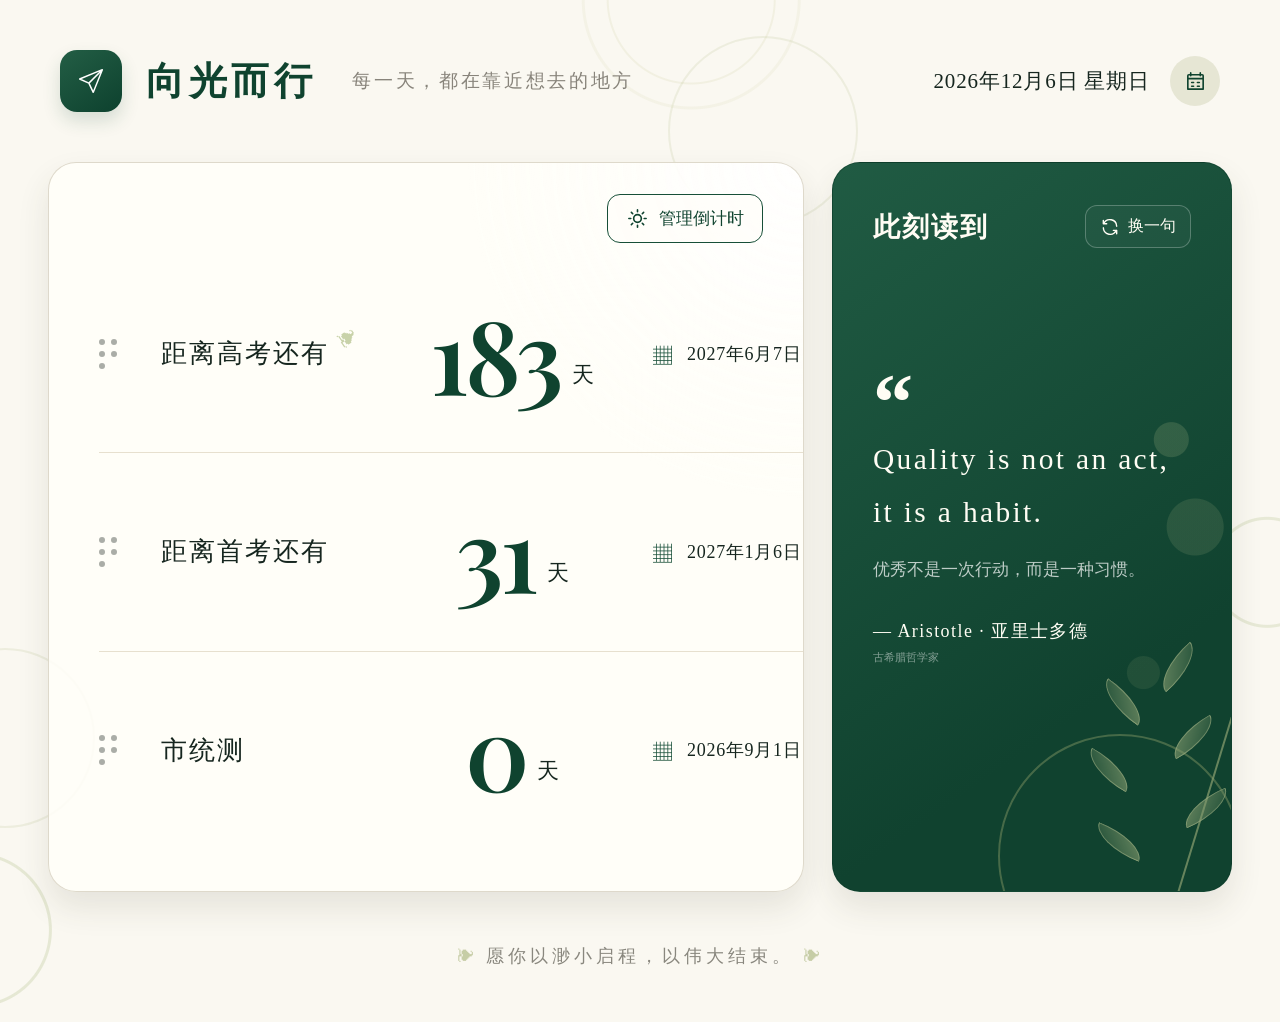
==== commit a7343ca2: "Add monthly weekday quote libraries and daily no-repeat rotation" ====
--- a/index.html
+++ b/index.html
@@ -102,6 +102,7 @@
       </footer>
     </div>
 
+    <script src="quotes-data.js"></script>
     <script src="script.js"></script>
   </body>
 </html>
--- a/styles.css
+++ b/styles.css
@@ -1,15 +1,13 @@
 :root {
-  --ink: #263a36;
-  --ink-soft: #60736e;
-  --green: #4c7669;
-  --green-deep: #315b50;
-  --green-pale: #dcebe5;
-  --cream: #f7f5ee;
-  --paper: rgba(255, 255, 252, 0.78);
-  --line: rgba(49, 91, 80, 0.13);
-  --shadow: 0 24px 70px rgba(53, 83, 75, 0.11);
-  --radius-large: 32px;
-  --radius-medium: 24px;
+  --green: #174f38;
+  --green-deep: #0f432f;
+  --green-soft: #6c8578;
+  --cream: #faf8f1;
+  --paper: rgba(255, 254, 249, 0.88);
+  --line: #e7e0cf;
+  --ink: #16261f;
+  --ink-soft: #77756d;
+  --shadow: 0 16px 32px rgba(68, 62, 45, 0.11);
 }
 
 * {
@@ -18,7 +16,6 @@
 
 html {
   min-height: 100%;
-  scroll-behavior: smooth;
 }
 
 body {
@@ -27,140 +24,464 @@
   overflow-x: hidden;
   color: var(--ink);
   background:
-    radial-gradient(circle at 8% 10%, rgba(214, 231, 222, 0.75), transparent 32%),
-    radial-gradient(circle at 90% 78%, rgba(236, 218, 186, 0.58), transparent 28%),
+    radial-gradient(circle at 54% 0%, transparent 0 82px, rgba(216, 216, 179, 0.25) 83px 84px, transparent 85px 106px, rgba(216, 216, 179, 0.18) 107px 109px, transparent 110px),
+    radial-gradient(circle at 99% 56%, transparent 0 52px, rgba(191, 202, 157, 0.32) 53px 55px, transparent 56px),
+    radial-gradient(circle at -2% 91%, transparent 0 74px, rgba(191, 202, 157, 0.35) 75px 77px, transparent 78px),
     var(--cream);
   font-family: "Noto Sans SC", "Microsoft YaHei", sans-serif;
   -webkit-font-smoothing: antialiased;
 }
 
 button,
-a {
+input {
   font: inherit;
+}
+
+.visually-hidden {
+  position: absolute !important;
+  width: 1px !important;
+  height: 1px !important;
+  padding: 0 !important;
+  overflow: hidden !important;
+  clip: rect(0, 0, 0, 0) !important;
+  white-space: nowrap !important;
+  border: 0 !important;
 }
 
 .background-shape {
   position: fixed;
   z-index: -1;
-  border: 1px solid rgba(76, 118, 105, 0.1);
+  border: 2px solid rgba(190, 201, 155, 0.22);
   border-radius: 50%;
   pointer-events: none;
 }
 
 .shape-one {
-  top: -260px;
-  right: -210px;
-  width: 560px;
-  height: 560px;
+  top: 4%;
+  right: 33%;
+  width: 190px;
+  height: 190px;
 }
 
 .shape-two {
-  bottom: -360px;
-  left: -270px;
-  width: 680px;
-  height: 680px;
+  bottom: 8%;
+  left: -85px;
+  width: 180px;
+  height: 180px;
 }
 
 .page-shell {
-  width: min(1120px, calc(100% - 40px));
+  width: min(1440px, calc(100% - 96px));
   margin: 0 auto;
 }
 
 .site-header {
-  display: flex;
+  display: grid;
+  grid-template-columns: auto 1fr auto;
+  gap: 36px;
   align-items: center;
-  justify-content: space-between;
-  min-height: 96px;
+  min-height: 162px;
+  padding-inline: 12px;
 }
 
 .brand {
   display: inline-flex;
-  gap: 11px;
+  gap: 24px;
+  align-items: center;
+  color: var(--green-deep);
+  font-family: "Noto Serif SC", "Songti SC", SimSun, serif;
+  font-size: 38px;
+  font-weight: 600;
+  letter-spacing: 0.12em;
+  text-decoration: none;
+}
+
+.brand-mark {
+  display: grid;
+  width: 62px;
+  height: 62px;
+  place-items: center;
+  border-radius: 17px;
+  color: white;
+  background: linear-gradient(145deg, #235e45, #0d412e);
+  box-shadow: 0 9px 18px rgba(24, 79, 56, 0.16);
+}
+
+.brand-mark svg {
+  width: 32px;
+  fill: none;
+  stroke: white;
+  stroke-linejoin: round;
+  stroke-width: 1.1;
+}
+
+.header-slogan {
+  margin: 0;
+  color: #88847b;
+  font-family: "Noto Serif SC", "Songti SC", SimSun, serif;
+  font-size: 19px;
+  letter-spacing: 0.14em;
+}
+
+.today {
+  display: flex;
+  gap: 20px;
   align-items: center;
   color: var(--ink);
-  font-size: 16px;
-  font-weight: 700;
-  letter-spacing: 0.08em;
-  text-decoration: none;
-}
-
-.brand-mark {
-  display: grid;
-  width: 36px;
-  height: 36px;
+  font-family: "Noto Serif SC", "Songti SC", SimSun, serif;
+  font-size: 21px;
+  letter-spacing: 0.04em;
+}
+
+.calendar-icon {
+  display: grid;
+  width: 50px;
+  height: 50px;
   place-items: center;
-  border-radius: 12px;
-  color: white;
-  background: var(--green-deep);
-  box-shadow: 0 8px 20px rgba(49, 91, 80, 0.18);
-}
-
-.brand-mark svg {
-  width: 19px;
+  border-radius: 50%;
+  color: var(--green-deep);
+  background: #e6e6d4;
+}
+
+.calendar-icon svg,
+.manage-countdown-button svg,
+.next-quote-button svg {
+  width: 23px;
   fill: none;
   stroke: currentColor;
   stroke-linecap: round;
   stroke-linejoin: round;
-  stroke-width: 1.6;
-}
-
-.today {
-  display: flex;
-  gap: 9px;
-  align-items: center;
-  color: var(--ink-soft);
-  font-size: 13px;
-  font-weight: 500;
-  letter-spacing: 0.04em;
-}
-
-.today-dot {
-  width: 7px;
-  height: 7px;
-  border-radius: 50%;
-  background: #e6a96a;
-  box-shadow: 0 0 0 5px rgba(230, 169, 106, 0.12);
+  stroke-width: 1.7;
 }
 
 main {
   display: grid;
+  grid-template-columns: minmax(0, 1.95fr) minmax(400px, 1fr);
+  gap: 28px;
   width: 100%;
   min-width: 0;
-  grid-template-columns: minmax(0, 1.35fr) minmax(330px, 0.65fr);
-  gap: 22px;
-  min-height: calc(100vh - 190px);
-  padding: 30px 0 48px;
+}
+
+.countdown-card,
+.quote-card {
+  position: relative;
+  min-width: 0;
+  height: 730px;
+  overflow: hidden;
+  border-radius: 28px;
+  box-shadow: var(--shadow);
+}
+
+.countdown-card {
+  width: 100%;
+  max-width: 100%;
+  padding: 92px 50px 42px;
+  border: 1px solid rgba(205, 197, 178, 0.65);
+  background:
+    radial-gradient(circle at 100% 0%, rgba(255, 255, 255, 0.8), transparent 32%),
+    var(--paper);
+}
+
+.countdown-card-heading {
+  position: absolute;
+  z-index: 2;
+  top: 31px;
+  right: 40px;
 }
 
 .manage-countdown-button {
-  padding: 9px 14px;
-  border: 1px solid var(--line);
-  border-radius: 999px;
-  color: var(--ink-soft);
-  background: rgba(255, 255, 252, 0.58);
-  font-size: 12px;
+  display: flex;
+  gap: 10px;
+  align-items: center;
+  padding: 12px 18px;
+  border: 1px solid var(--green);
+  border-radius: 13px;
+  color: var(--green-deep);
+  background: rgba(255, 254, 249, 0.6);
+  font-family: "Noto Serif SC", "Songti SC", SimSun, serif;
+  font-size: 17px;
   cursor: pointer;
   transition: 180ms ease;
 }
 
 .manage-countdown-button:hover {
+  background: white;
+  transform: translateY(-1px);
+}
+
+.countdown-list {
+  display: grid;
+  height: 100%;
+}
+
+.countdown-item {
+  position: relative;
+  display: grid;
+  grid-template-columns: 36px minmax(210px, 1fr) minmax(230px, 1fr) minmax(180px, auto);
+  gap: 26px;
+  align-items: center;
+  min-height: 0;
+  border-top: 1px solid var(--line);
+}
+
+.countdown-item:first-child {
+  border-top: 0;
+}
+
+.countdown-order {
+  display: grid;
+  grid-template-columns: repeat(2, 6px);
+  gap: 6px;
+  width: 18px;
+  opacity: 0.55;
+}
+
+.countdown-order span,
+.countdown-order::before,
+.countdown-order::after {
+  width: 6px;
+  height: 6px;
+  border-radius: 50%;
+  background: #666b65;
+  content: "";
+}
+
+.countdown-item-copy {
+  display: contents;
+}
+
+.countdown-item-copy h2 {
+  position: relative;
+  margin: 0;
+  font-family: "Noto Serif SC", "Songti SC", SimSun, serif;
+  font-size: clamp(22px, 2vw, 30px);
+  font-weight: 500;
+  letter-spacing: 0.08em;
+  white-space: nowrap;
+}
+
+.countdown-item:first-child h2::after {
+  position: absolute;
+  top: -9px;
+  right: 12px;
+  color: #c8d2a9;
+  content: "❧";
+  font-size: 20px;
+  transform: rotate(-35deg);
+}
+
+.countdown-value {
+  display: flex;
+  gap: 12px;
+  align-items: flex-end;
+  justify-self: center;
+}
+
+.countdown-value strong,
+.countdown-item.is-primary .countdown-value strong {
   color: var(--green-deep);
-  background: rgba(255, 255, 252, 0.92);
-}
-
-.manage-countdown-button {
-  color: var(--green-deep);
+  font-family: "Playfair Display", Georgia, serif;
+  font-size: clamp(82px, 8vw, 118px);
   font-weight: 600;
-}
+  line-height: 0.9;
+  letter-spacing: -0.04em;
+}
+
+.countdown-value span,
+.countdown-item.is-primary .countdown-value span {
+  padding-bottom: 10px;
+  font-family: "Noto Serif SC", "Songti SC", SimSun, serif;
+  font-size: 22px;
+}
+
+.countdown-date {
+  position: relative;
+  margin: 0;
+  padding-left: 34px;
+  font-family: "Noto Serif SC", "Songti SC", SimSun, serif;
+  font-size: 18px;
+  letter-spacing: 0.04em;
+  white-space: nowrap;
+}
+
+.countdown-date::before {
+  position: absolute;
+  left: 0;
+  top: 50%;
+  width: 22px;
+  height: 22px;
+  color: var(--green);
+  content: "▦";
+  font-family: sans-serif;
+  font-size: 19px;
+  transform: translateY(-50%);
+}
+
+.quote-card {
+  display: flex;
+  flex-direction: column;
+  padding: 42px 40px;
+  border: 1px solid rgba(12, 58, 41, 0.5);
+  color: #fffdf4;
+  background:
+    radial-gradient(circle at 85% 38%, rgba(235, 231, 166, 0.14) 0 17px, transparent 18px),
+    radial-gradient(circle at 91% 50%, rgba(235, 231, 166, 0.11) 0 28px, transparent 29px),
+    radial-gradient(circle at 78% 70%, rgba(235, 231, 166, 0.08) 0 16px, transparent 17px),
+    linear-gradient(145deg, #205b43, #10422f 72%);
+}
+
+.quote-topline {
+  position: relative;
+  z-index: 2;
+  display: flex;
+  align-items: center;
+  justify-content: space-between;
+}
+
+.quote-label {
+  margin: 0;
+  font-family: "Noto Serif SC", "Songti SC", SimSun, serif;
+  font-size: 27px;
+  font-weight: 600;
+  letter-spacing: 0.08em;
+}
+
+.next-quote-button {
+  display: inline-flex;
+  gap: 8px;
+  align-items: center;
+  padding: 10px 14px;
+  border: 1px solid rgba(255, 255, 255, 0.25);
+  border-radius: 12px;
+  color: #fffdf4;
+  background: rgba(255, 255, 255, 0.03);
+  font-family: "Noto Serif SC", "Songti SC", SimSun, serif;
+  font-size: 16px;
+  cursor: pointer;
+}
+
+.next-quote-button svg {
+  width: 20px;
+}
+
+.quote-content {
+  position: relative;
+  z-index: 2;
+  display: flex;
+  flex: 1;
+  flex-direction: column;
+  justify-content: center;
+  padding: 22px 0 92px;
+  opacity: 1;
+  transform: translateY(0);
+  transition: opacity 260ms ease, transform 260ms ease;
+}
+
+.quote-content.is-changing {
+  opacity: 0;
+  transform: translateY(8px);
+}
+
+.large-quote-mark {
+  height: 65px;
+  font-family: Georgia, serif;
+  font-size: 80px;
+  font-weight: bold;
+  line-height: 1;
+}
+
+blockquote {
+  margin: 6px 0 0;
+  overflow-wrap: anywhere;
+  font-family: "Noto Serif SC", "Songti SC", SimSun, serif;
+  font-size: clamp(25px, 2.3vw, 35px);
+  font-weight: 500;
+  line-height: 1.8;
+  letter-spacing: 0.08em;
+}
+
+.quote-translation {
+  margin: 16px 0 0;
+  color: rgba(255, 255, 255, 0.72);
+  font-family: "Noto Serif SC", "Songti SC", SimSun, serif;
+  font-size: 17px;
+  line-height: 1.75;
+}
+
+.quote-attribution {
+  margin-top: 34px;
+}
+
+.quote-attribution cite {
+  display: block;
+  color: #fffdf4;
+  font-family: "Noto Serif SC", "Songti SC", SimSun, serif;
+  font-size: 18px;
+  font-style: normal;
+  letter-spacing: 0.08em;
+}
+
+.quote-source-bio {
+  margin: 7px 0 0;
+  color: rgba(255, 255, 255, 0.48);
+  font-size: 11px;
+}
+
+.botanical-decoration {
+  position: absolute;
+  z-index: 1;
+  right: -16px;
+  bottom: -2px;
+  width: 230px;
+  height: 310px;
+  opacity: 0.62;
+}
+
+.botanical-decoration::before {
+  position: absolute;
+  right: 5px;
+  bottom: -85px;
+  width: 240px;
+  height: 240px;
+  border: 2px solid rgba(211, 208, 137, 0.45);
+  border-radius: 50%;
+  content: "";
+}
+
+.stem {
+  position: absolute;
+  right: 68px;
+  bottom: 0;
+  width: 2px;
+  height: 285px;
+  background: rgba(212, 215, 151, 0.72);
+  transform: rotate(17deg);
+  transform-origin: bottom;
+}
+
+.leaf {
+  position: absolute;
+  width: 52px;
+  height: 22px;
+  border: 1px solid rgba(237, 235, 177, 0.62);
+  border-radius: 100% 0 100% 0;
+  background: linear-gradient(135deg, rgba(218, 222, 159, 0.75), rgba(110, 145, 100, 0.2));
+}
+
+.leaf-one { right: 43px; bottom: 215px; transform: rotate(-42deg); }
+.leaf-two { right: 98px; bottom: 180px; transform: scaleX(-1) rotate(-35deg); }
+.leaf-three { right: 28px; bottom: 145px; transform: rotate(-30deg); }
+.leaf-four { right: 112px; bottom: 112px; transform: scaleX(-1) rotate(-30deg); }
+.leaf-five { right: 15px; bottom: 74px; transform: rotate(-24deg); }
+.leaf-six { right: 102px; bottom: 40px; transform: scaleX(-1) rotate(-22deg); }
 
 .countdown-manager {
-  margin-top: 16px;
+  margin: 0 0 20px;
   padding: 22px;
-  border: 1px solid rgba(255, 255, 255, 0.8);
-  border-radius: 22px;
-  background: rgba(255, 255, 252, 0.82);
-  box-shadow: 0 16px 45px rgba(53, 83, 75, 0.08);
-  backdrop-filter: blur(18px);
+  border: 1px solid rgba(205, 197, 178, 0.65);
+  border-radius: 18px;
+  background: rgba(255, 254, 249, 0.94);
+  box-shadow: var(--shadow);
 }
 
 .manager-heading,
@@ -174,14 +495,10 @@
   justify-content: space-between;
 }
 
-.manager-heading strong {
-  font-size: 15px;
-}
-
 .manager-heading p {
   margin: 5px 0 0;
   color: var(--ink-soft);
-  font-size: 11px;
+  font-size: 12px;
 }
 
 .icon-button {
@@ -189,14 +506,14 @@
   height: 32px;
   border: 0;
   border-radius: 50%;
-  color: var(--ink-soft);
-  background: var(--green-pale);
+  color: var(--green);
+  background: #e8eadc;
   cursor: pointer;
 }
 
 .countdown-form {
   gap: 12px;
-  margin-top: 20px;
+  margin-top: 18px;
 }
 
 .countdown-form label {
@@ -204,63 +521,55 @@
   flex: 1;
   gap: 6px;
   color: var(--ink-soft);
-  font-size: 10px;
+  font-size: 11px;
 }
 
 .countdown-form input {
   width: 100%;
-  padding: 11px 12px;
+  padding: 10px 12px;
   border: 1px solid var(--line);
-  border-radius: 11px;
+  border-radius: 9px;
   outline: none;
-  color: var(--ink);
-  background: rgba(255, 255, 255, 0.72);
-}
-
-.countdown-form input:focus {
-  border-color: var(--green);
-}
-
-.countdown-form.is-disabled {
-  opacity: 0.48;
-}
-
-.countdown-form input:disabled,
-.countdown-form button:disabled {
-  cursor: not-allowed;
+  background: white;
 }
 
 .add-countdown-button {
   align-self: end;
   padding: 11px 18px;
   border: 0;
-  border-radius: 11px;
+  border-radius: 9px;
   color: white;
-  background: var(--green-deep);
+  background: var(--green);
   cursor: pointer;
 }
 
+.countdown-form.is-disabled {
+  opacity: 0.48;
+}
+
+.countdown-form input:disabled,
+.countdown-form button:disabled,
+.countdown-manage-item button:disabled {
+  cursor: not-allowed;
+}
+
 .countdown-manage-list {
   display: grid;
-  grid-template-columns: repeat(auto-fit, minmax(180px, 1fr));
+  grid-template-columns: repeat(3, 1fr);
   gap: 8px;
-  margin-top: 16px;
+  margin-top: 15px;
 }
 
 .countdown-manage-item {
   justify-content: space-between;
-  padding: 10px 12px;
-  border-radius: 12px;
-  background: rgba(220, 235, 229, 0.45);
+  padding: 9px 11px;
+  border-radius: 9px;
+  background: #f1f1e8;
 }
 
 .countdown-manage-item span {
   display: grid;
   gap: 2px;
-}
-
-.countdown-manage-item strong {
-  font-size: 12px;
 }
 
 .countdown-manage-item small {
@@ -268,493 +577,232 @@
   font-size: 9px;
 }
 
+.manage-item-actions {
+  display: flex;
+  gap: 3px;
+}
+
 .countdown-manage-item button {
   border: 0;
-  color: #9b645c;
+  color: var(--green);
   background: transparent;
   font-size: 10px;
   cursor: pointer;
 }
 
-.manage-item-actions {
-  display: flex;
-  gap: 3px;
-  align-items: center;
-}
-
-.manage-item-actions .move-button {
-  display: grid;
-  width: 24px;
-  height: 24px;
-  place-items: center;
-  border-radius: 7px;
-  color: var(--green-deep);
-  background: rgba(255, 255, 255, 0.55);
-  font-size: 12px;
-}
-
-.countdown-manage-item button:disabled {
-  opacity: 0.3;
-  cursor: not-allowed;
-}
-
-.countdown-card,
-.quote-card {
-  position: relative;
-  min-width: 0;
-  overflow: hidden;
-  border: 1px solid rgba(255, 255, 255, 0.8);
-  box-shadow: var(--shadow);
-  backdrop-filter: blur(18px);
-  -webkit-backdrop-filter: blur(18px);
-}
-
-.countdown-card {
-  display: flex;
-  width: 100%;
-  max-width: 100%;
-  flex-direction: column;
-  justify-content: space-between;
-  min-height: 600px;
-  padding: clamp(28px, 4vw, 50px);
-  border-radius: var(--radius-large);
-  background:
-    linear-gradient(145deg, rgba(255, 255, 252, 0.92), rgba(240, 246, 242, 0.84)),
-    var(--paper);
-}
-
-.countdown-card::after {
-  position: absolute;
-  right: -90px;
-  bottom: -130px;
-  width: 340px;
-  height: 340px;
-  border: 60px solid rgba(76, 118, 105, 0.045);
-  border-radius: 50%;
-  content: "";
-}
-
-.countdown-card-heading,
-.countdown-list {
-  position: relative;
-  z-index: 1;
-}
-
-.countdown-card-heading {
-  display: flex;
-  align-items: center;
-  justify-content: space-between;
-  gap: 18px;
-  margin-bottom: 22px;
-}
-
-.eyebrow {
-  display: flex;
-  gap: 9px;
-  align-items: center;
-  margin: 0;
-  color: var(--green);
-  font-size: 13px;
-  font-weight: 600;
-  letter-spacing: 0.1em;
-}
-
-.eyebrow span {
-  color: #d89b59;
-}
-
-.countdown-list {
-  display: grid;
-}
-
-.countdown-item {
-  position: relative;
-  display: grid;
-  grid-template-columns: 18px 1fr;
-  gap: 14px;
-  align-items: center;
-  min-height: 132px;
-  padding: 22px 0;
-  border-top: 1px solid var(--line);
-}
-
-.countdown-item.is-primary {
-  min-height: 260px;
-  padding-top: 12px;
-  border-top: 0;
-}
-
-.countdown-order {
-  display: grid;
-  grid-template-columns: repeat(2, 3px);
-  gap: 3px;
-  width: 9px;
-  opacity: 0.32;
-}
-
-.countdown-order span,
-.countdown-order::before,
-.countdown-order::after {
-  width: 3px;
-  height: 3px;
-  border-radius: 50%;
-  background: var(--green);
-  content: "";
-}
-
-.countdown-item-copy h2 {
-  margin: 0;
-  color: var(--ink-soft);
-  font-size: 14px;
-  font-weight: 500;
-  letter-spacing: 0.12em;
-}
-
-.countdown-value {
-  display: flex;
-  gap: 10px;
-  align-items: flex-end;
-  margin: 3px 0;
-}
-
-.countdown-value strong {
-  color: var(--green-deep);
-  font-family: "Playfair Display", Georgia, serif;
-  font-size: clamp(56px, 7vw, 82px);
-  font-weight: 600;
-  font-style: italic;
-  line-height: 1;
-  letter-spacing: -0.065em;
-}
-
-.countdown-item.is-primary .countdown-value strong {
-  font-size: clamp(112px, 14vw, 174px);
-}
-
-.countdown-value span {
-  padding-bottom: 10px;
-  color: var(--green);
-  font-size: 14px;
-  font-weight: 600;
-}
-
-.countdown-item.is-primary .countdown-value span {
-  padding-bottom: 18px;
-  font-size: 18px;
-}
-
-.countdown-date {
-  margin: 0;
-  color: var(--ink-soft);
-  font-size: 11px;
-  letter-spacing: 0.05em;
-}
-
-.quote-card {
-  display: flex;
-  flex-direction: column;
-  min-height: 600px;
-  padding: 30px;
-  border-radius: var(--radius-medium);
-  background: rgba(49, 91, 80, 0.93);
-  color: white;
-}
-
-.quote-card::before {
-  position: absolute;
-  top: -110px;
-  right: -100px;
-  width: 260px;
-  height: 260px;
-  border: 1px solid rgba(255, 255, 255, 0.09);
-  border-radius: 50%;
-  content: "";
-}
-
-.quote-topline,
-.quote-content,
-.quote-footer {
-  position: relative;
-  z-index: 1;
-}
-
-.quote-topline {
-  display: flex;
-  align-items: center;
-  justify-content: space-between;
-}
-
-.quote-label {
-  display: flex;
-  gap: 9px;
-  align-items: center;
-  margin: 0;
-  color: rgba(255, 255, 255, 0.7);
-  font-size: 12px;
-  font-weight: 600;
-  letter-spacing: 0.1em;
-}
-
-.quote-label-icon {
-  display: grid;
-  width: 25px;
-  height: 25px;
-  place-items: center;
-  border-radius: 8px;
-  color: #f2d19d;
-  background: rgba(255, 255, 255, 0.09);
-  font-family: Georgia, serif;
-  font-size: 20px;
-}
-
-.next-quote-button {
-  display: inline-flex;
-  gap: 7px;
-  align-items: center;
-  padding: 8px 11px;
-  border: 1px solid rgba(255, 255, 255, 0.13);
-  border-radius: 999px;
-  color: rgba(255, 255, 255, 0.76);
-  background: rgba(255, 255, 255, 0.06);
-  font-size: 11px;
-  cursor: pointer;
-  transition: 180ms ease;
-}
-
-.next-quote-button:hover {
-  border-color: rgba(255, 255, 255, 0.24);
-  color: white;
-  background: rgba(255, 255, 255, 0.11);
-  transform: translateY(-1px);
-}
-
-.next-quote-button:focus-visible {
-  outline: 2px solid #f2d19d;
-  outline-offset: 3px;
-}
-
-.next-quote-button svg {
-  width: 13px;
-  fill: none;
-  stroke: currentColor;
-  stroke-linecap: round;
-  stroke-linejoin: round;
-  stroke-width: 1.8;
-}
-
-.quote-content {
-  display: flex;
-  flex: 1;
-  flex-direction: column;
-  justify-content: center;
-  padding: 45px 4px;
-  opacity: 1;
-  transform: translateY(0);
-  transition: opacity 260ms ease, transform 260ms ease;
-}
-
-.quote-content.is-changing {
-  opacity: 0;
-  transform: translateY(8px);
-}
-
-blockquote {
-  margin: 0;
-  overflow-wrap: anywhere;
-  font-size: clamp(23px, 3vw, 32px);
-  font-weight: 500;
-  line-height: 1.65;
-  letter-spacing: 0.04em;
-}
-
-.quote-translation {
-  margin: 18px 0 0;
-  overflow-wrap: anywhere;
-  color: rgba(255, 255, 255, 0.6);
-  font-size: 16px;
-  line-height: 1.8;
-}
-
-cite {
-  margin-top: 26px;
-  color: #f2d19d;
-  font-size: 12px;
-  font-style: normal;
-  letter-spacing: 0.08em;
-}
-
-.quote-attribution {
-  margin-top: 26px;
-}
-
-.quote-attribution cite {
-  margin-top: 0;
-}
-
-.quote-source-bio {
-  margin: 7px 0 0;
-  color: rgba(255, 255, 255, 0.46);
-  font-size: 10px;
-  line-height: 1.6;
-}
-
-.quote-footer {
-  display: flex;
-  gap: 12px;
-  align-items: center;
-  color: rgba(255, 255, 255, 0.4);
-  font-size: 10px;
-  letter-spacing: 0.08em;
-}
-
-.quote-line {
-  flex: 1;
-  height: 1px;
-  background: rgba(255, 255, 255, 0.12);
-}
-
 footer {
   display: flex;
-  justify-content: space-between;
-  padding: 0 4px 30px;
-  color: rgba(38, 58, 54, 0.46);
-  font-size: 11px;
-  letter-spacing: 0.06em;
+  justify-content: center;
+  min-height: 130px;
+  padding-top: 52px;
+  color: #89877e;
+  font-family: "Noto Serif SC", "Songti SC", SimSun, serif;
+  font-size: 18px;
+  letter-spacing: 0.22em;
 }
 
 footer p {
   margin: 0;
 }
 
-@media (max-width: 860px) {
+footer span {
+  color: #c6cda6;
+}
+
+@media (max-width: 1100px) {
+  .page-shell {
+    width: min(100% - 36px, 1440px);
+  }
+
+  .site-header {
+    min-height: 120px;
+  }
+
+  .brand {
+    gap: 14px;
+    font-size: 27px;
+  }
+
+  .brand-mark {
+    width: 48px;
+    height: 48px;
+  }
+
+  .header-slogan {
+    display: none;
+  }
+
   main {
     grid-template-columns: 1fr;
-    min-height: auto;
-    padding-top: 12px;
   }
 
   .countdown-card,
   .quote-card {
-    min-height: auto;
+    height: auto;
+    min-height: 650px;
+  }
+
+  .quote-card {
+    min-height: 560px;
+  }
+}
+
+@media (max-width: 700px) {
+  .page-shell {
+    width: min(100% - 24px, 1440px);
+    max-width: calc(100vw - 24px);
+  }
+
+  .site-header {
+    grid-template-columns: 1fr auto;
+    gap: 12px;
+    min-height: 92px;
+    padding-inline: 0;
+  }
+
+  .brand {
+    font-size: 20px;
+  }
+
+  .brand-mark {
+    width: 38px;
+    height: 38px;
+    border-radius: 11px;
+  }
+
+  .brand-mark svg {
+    width: 21px;
+  }
+
+  .today {
+    gap: 8px;
+    font-size: 0;
+  }
+
+  .today #todayText {
+    display: none;
+  }
+
+  .calendar-icon {
+    width: 34px;
+    height: 34px;
+  }
+
+  .calendar-icon svg {
+    width: 17px;
   }
 
   .countdown-card {
-    min-height: 540px;
+    width: calc(100vw - 24px);
+    max-width: calc(100vw - 24px);
+    min-height: 650px;
+    padding: 82px 24px 25px;
+    border-radius: 22px;
+  }
+
+  .countdown-card-heading {
+    top: 22px;
+    right: 22px;
+  }
+
+  .manage-countdown-button {
+    padding: 8px 11px;
+    font-size: 12px;
+  }
+
+  .manage-countdown-button svg {
+    width: 17px;
+  }
+
+  .countdown-item {
+    display: block;
+    min-width: 0;
+    padding: 28px 0 28px 28px;
+  }
+
+  .countdown-item-copy {
+    display: grid;
+    grid-template-columns: 1fr auto;
+    width: 100%;
+    min-width: 0;
+    overflow: hidden;
+    align-items: center;
+  }
+
+  .countdown-order {
+    position: absolute;
+    left: 0;
+    top: 50%;
+    transform: translateY(-50%);
+  }
+
+  .countdown-item-copy h2 {
+    grid-column: 1 / -1;
+    font-size: 18px;
+  }
+
+  .countdown-value {
+    justify-self: start;
+  }
+
+  .countdown-value strong,
+  .countdown-item.is-primary .countdown-value strong {
+    font-size: clamp(62px, 22vw, 88px);
+  }
+
+  .countdown-value span,
+  .countdown-item.is-primary .countdown-value span {
+    padding-bottom: 7px;
+    font-size: 16px;
+  }
+
+  .countdown-date {
+    align-self: end;
+    justify-self: end;
+    margin-bottom: 9px;
+    padding-left: 0;
+    max-width: 105px;
+    overflow: hidden;
+    text-overflow: ellipsis;
+    font-size: 11px;
+  }
+
+  .countdown-date::before {
+    display: none;
   }
 
   .quote-card {
-    min-height: 450px;
-  }
-}
-
-@media (max-width: 560px) {
-  .page-shell {
-    width: min(100% - 24px, 1120px);
-  }
-
-  .site-header {
-    min-height: 78px;
-  }
-
-  .today {
-    font-size: 11px;
-  }
-
-  .brand {
-    font-size: 14px;
-  }
-
-  .brand-mark {
-    width: 32px;
-    height: 32px;
-  }
-
-  main {
-    gap: 14px;
-    padding-bottom: 32px;
-  }
-
-  .manage-countdown-button {
-    padding-inline: 11px;
-  }
-
-  .countdown-manager {
-    padding: 18px;
-  }
-
-  .countdown-form {
+    width: calc(100vw - 24px);
+    max-width: calc(100vw - 24px);
+    min-height: 600px;
+    padding: 28px 26px;
+    border-radius: 22px;
+  }
+
+  .quote-label {
+    font-size: 22px;
+  }
+
+  .next-quote-button {
+    font-size: 12px;
+  }
+
+  blockquote {
+    overflow-wrap: anywhere;
+    font-size: 25px;
+  }
+
+  .countdown-form,
+  .countdown-manage-list {
     display: grid;
     grid-template-columns: 1fr;
   }
 
-  .countdown-card {
-    min-height: 500px;
-    padding: 28px 24px;
-    border-radius: 25px;
-  }
-
-  .eyebrow {
-    margin-bottom: 42px;
-    font-size: 11px;
-    letter-spacing: 0.05em;
-  }
-
-  .countdown-card-heading {
-    display: grid;
-    justify-items: start;
-    align-items: flex-start;
-  }
-
-  .countdown-card-heading .eyebrow {
-    max-width: 190px;
-    line-height: 1.7;
-  }
-
-  .countdown-card-heading .manage-countdown-button {
-    margin-left: 0;
-  }
-
-  .quote-topline {
-    flex-wrap: wrap;
-  }
-
-  .countdown-item.is-primary {
-    min-height: 230px;
-  }
-
-  .countdown-item.is-primary .countdown-value strong {
-    font-size: clamp(94px, 34vw, 132px);
-  }
-
-  .countdown-value strong {
-    font-size: 58px;
-  }
-
-  .quote-card {
-    min-height: 420px;
-    padding: 24px;
-    border-radius: 22px;
-  }
-
-  .quote-topline {
-    gap: 12px;
-  }
-
-  .next-quote-button {
-    flex-shrink: 0;
-  }
-
-  .quote-content {
-    padding: 38px 2px;
-  }
-
-  blockquote {
-    font-size: 22px;
-  }
-
   footer {
-    gap: 18px;
-    align-items: flex-start;
+    min-height: 100px;
+    padding-top: 36px;
+    font-size: 12px;
+    letter-spacing: 0.12em;
   }
 }
 
@@ -762,7 +810,6 @@
   *,
   *::before,
   *::after {
-    scroll-behavior: auto !important;
     transition-duration: 0.01ms !important;
     animation-duration: 0.01ms !important;
   }
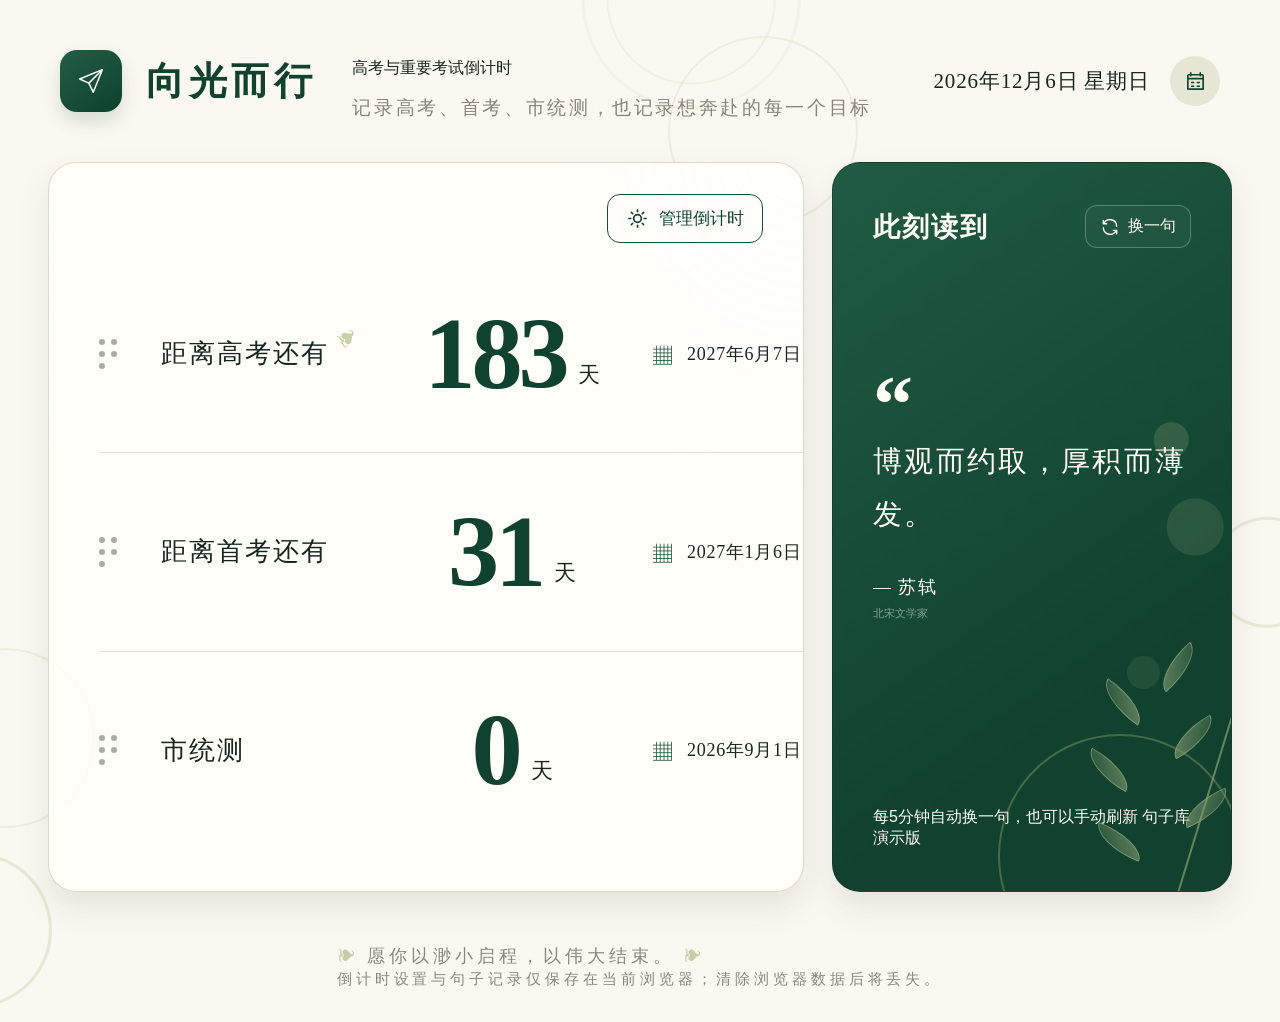
==== commit 73c01b23: "Implement audit-driven usability and content improvements" ====
--- a/index.html
+++ b/index.html
@@ -3,14 +3,8 @@
   <head>
     <meta charset="UTF-8" />
     <meta name="viewport" content="width=device-width, initial-scale=1.0" />
-    <meta name="description" content="一个简洁温暖的多目标日期倒计时与每日句子网站" />
-    <title>向光而行 · 日期倒计时</title>
-    <link rel="preconnect" href="https://fonts.googleapis.com" />
-    <link rel="preconnect" href="https://fonts.gstatic.com" crossorigin />
-    <link
-      href="https://fonts.googleapis.com/css2?family=Noto+Sans+SC:wght@400;500;600;700;800&family=Playfair+Display:ital,wght@1,600&display=swap"
-      rel="stylesheet"
-    />
+    <meta name="description" content="面向高中生的高考与重要考试倒计时，支持最多三个自定义目标与每日句子。" />
+    <title>向光而行 · 高考与重要考试倒计时</title>
     <link rel="stylesheet" href="styles.css" />
   </head>
   <body>
@@ -25,7 +19,10 @@
           </span>
           <span>向光而行</span>
         </a>
-        <p class="header-slogan">每一天，都在靠近想去的地方</p>
+        <div class="header-copy">
+          <p class="header-title">高考与重要考试倒计时</p>
+          <p class="header-slogan">记录高考、首考、市统测，也记录想奔赴的每一个目标</p>
+        </div>
         <div class="today" aria-label="今天的日期">
           <span id="todayText">正在获取日期...</span>
           <span class="calendar-icon" aria-hidden="true">
@@ -38,7 +35,7 @@
         <div class="manager-heading">
           <div>
             <strong>自定义倒计时</strong>
-            <p>最多显示三个倒计时，可调整上下顺序。</p>
+            <p>最多显示三个倒计时，可添加、编辑并调整上下顺序。</p>
           </div>
           <button id="closeManagerButton" class="icon-button" type="button" aria-label="关闭">×</button>
         </div>
@@ -51,8 +48,12 @@
             <span>目标日期</span>
             <input id="countdownDateInput" name="date" type="date" required />
           </label>
-          <button class="add-countdown-button" type="submit">添加倒计时</button>
+          <div class="form-actions">
+            <button id="submitCountdownButton" class="add-countdown-button" type="submit">添加倒计时</button>
+            <button id="cancelEditButton" class="cancel-edit-button" type="button" hidden>取消编辑</button>
+          </div>
         </form>
+        <p id="countdownLimitHint" class="manager-hint" hidden>已达到三个倒计时上限，请先删除一个倒计时后再添加。</p>
         <div id="countdownManageList" class="countdown-manage-list"></div>
       </section>
 
@@ -92,16 +93,23 @@
             <i class="leaf leaf-four"></i><i class="leaf leaf-five"></i><i class="leaf leaf-six"></i>
           </div>
           <span id="quoteCounter" class="visually-hidden">01 / 01</span>
-          <span id="refreshHint" class="visually-hidden">每 5 分钟自动更新</span>
+          <div class="quote-status">
+            <span id="refreshHint">每5分钟自动换一句，也可以手动刷新</span>
+            <span class="demo-badge" title="当前月度句子库仍在扩充中">句子库演示版</span>
+          </div>
         </section>
       </main>
 
       <footer>
-        <p><span aria-hidden="true">❧</span> 愿你以渺小启程，以伟大结束。 <span aria-hidden="true">❧</span></p>
+        <div>
+          <p><span aria-hidden="true">❧</span> 愿你以渺小启程，以伟大结束。 <span aria-hidden="true">❧</span></p>
+          <small>倒计时设置与句子记录仅保存在当前浏览器；清除浏览器数据后将丢失。</small>
+        </div>
         <span id="currentYear" class="visually-hidden"></span>
       </footer>
     </div>
 
+    <script src="config.js"></script>
     <script src="quotes-data.js"></script>
     <script src="script.js"></script>
   </body>
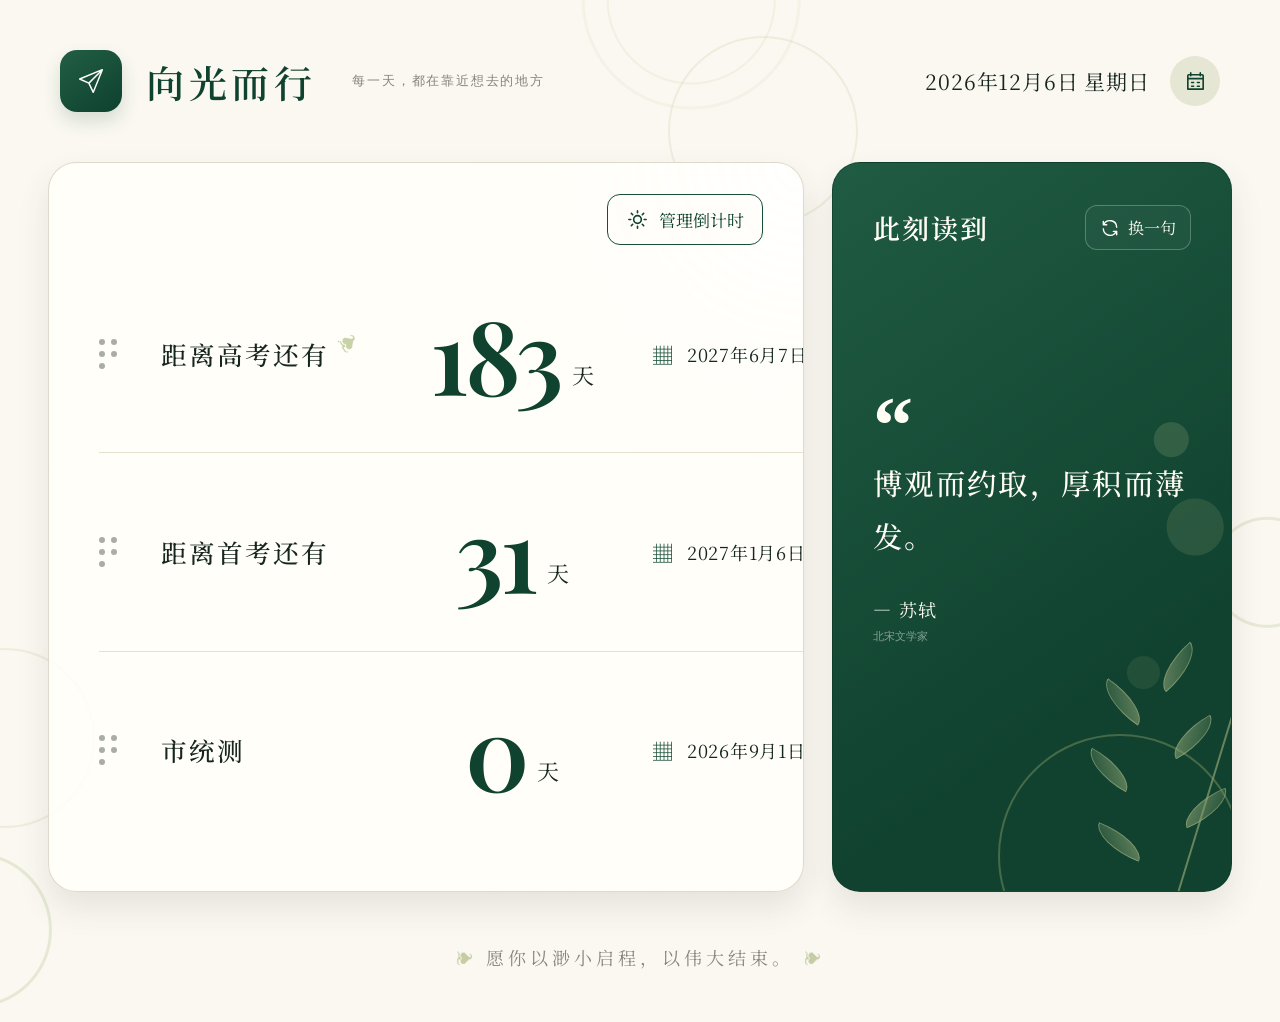
==== commit 9b029073: "Match provided visual reference" ====
--- a/index.html
+++ b/index.html
@@ -5,6 +5,9 @@
     <meta name="viewport" content="width=device-width, initial-scale=1.0" />
     <meta name="description" content="面向高中生的高考与重要考试倒计时，支持最多三个自定义目标与每日句子。" />
     <title>向光而行 · 高考与重要考试倒计时</title>
+    <link rel="preconnect" href="https://fonts.googleapis.com" />
+    <link rel="preconnect" href="https://fonts.gstatic.com" crossorigin />
+    <link href="https://fonts.googleapis.com/css2?family=Noto+Serif+SC:wght@400;500;600&family=Playfair+Display:wght@400;600&display=swap" rel="stylesheet" />
     <link rel="stylesheet" href="styles.css" />
   </head>
   <body>
@@ -19,10 +22,7 @@
           </span>
           <span>向光而行</span>
         </a>
-        <div class="header-copy">
-          <p class="header-title">高考与重要考试倒计时</p>
-          <p class="header-slogan">记录高考、首考、市统测，也记录想奔赴的每一个目标</p>
-        </div>
+        <p class="header-slogan">每一天，都在靠近想去的地方</p>
         <div class="today" aria-label="今天的日期">
           <span id="todayText">正在获取日期...</span>
           <span class="calendar-icon" aria-hidden="true">
@@ -54,6 +54,7 @@
           </div>
         </form>
         <p id="countdownLimitHint" class="manager-hint" hidden>已达到三个倒计时上限，请先删除一个倒计时后再添加。</p>
+        <p class="manager-storage-note">倒计时设置仅保存在当前浏览器；清除浏览器数据后将恢复默认设置。</p>
         <div id="countdownManageList" class="countdown-manage-list"></div>
       </section>
 
@@ -93,18 +94,12 @@
             <i class="leaf leaf-four"></i><i class="leaf leaf-five"></i><i class="leaf leaf-six"></i>
           </div>
           <span id="quoteCounter" class="visually-hidden">01 / 01</span>
-          <div class="quote-status">
-            <span id="refreshHint">每5分钟自动换一句，也可以手动刷新</span>
-            <span class="demo-badge" title="当前月度句子库仍在扩充中">句子库演示版</span>
-          </div>
+          <span id="refreshHint" class="visually-hidden">每5分钟自动换一句，也可以手动刷新</span>
         </section>
       </main>
 
       <footer>
-        <div>
-          <p><span aria-hidden="true">❧</span> 愿你以渺小启程，以伟大结束。 <span aria-hidden="true">❧</span></p>
-          <small>倒计时设置与句子记录仅保存在当前浏览器；清除浏览器数据后将丢失。</small>
-        </div>
+        <p><span aria-hidden="true">❧</span> 愿你以渺小启程，以伟大结束。 <span aria-hidden="true">❧</span></p>
         <span id="currentYear" class="visually-hidden"></span>
       </footer>
     </div>
--- a/styles.css
+++ b/styles.css
@@ -28,7 +28,7 @@
     radial-gradient(circle at 99% 56%, transparent 0 52px, rgba(191, 202, 157, 0.32) 53px 55px, transparent 56px),
     radial-gradient(circle at -2% 91%, transparent 0 74px, rgba(191, 202, 157, 0.35) 75px 77px, transparent 78px),
     var(--cream);
-  font-family: "Noto Sans SC", "Microsoft YaHei", sans-serif;
+  font-family: "Microsoft YaHei", "PingFang SC", "Hiragino Sans GB", Arial, sans-serif;
   -webkit-font-smoothing: antialiased;
 }
 
@@ -115,11 +115,27 @@
   stroke-width: 1.1;
 }
 
+.header-copy {
+  display: grid;
+  gap: 5px;
+}
+
+.header-title,
 .header-slogan {
   margin: 0;
+  font-family: "Songti SC", STSong, SimSun, serif;
+}
+
+.header-title {
+  color: var(--green-deep);
+  font-size: 17px;
+  font-weight: 600;
+  letter-spacing: 0.08em;
+}
+
+.header-slogan {
   color: #88847b;
-  font-family: "Noto Serif SC", "Songti SC", SimSun, serif;
-  font-size: 19px;
+  font-size: 13px;
   letter-spacing: 0.14em;
 }
 
@@ -427,6 +443,28 @@
   font-size: 11px;
 }
 
+.quote-status {
+  position: absolute;
+  z-index: 3;
+  left: 40px;
+  right: 40px;
+  bottom: 25px;
+  display: flex;
+  gap: 10px;
+  align-items: center;
+  justify-content: space-between;
+  color: rgba(255, 255, 255, 0.56);
+  font-size: 10px;
+  letter-spacing: 0.04em;
+}
+
+.demo-badge {
+  padding: 4px 7px;
+  border: 1px solid rgba(255, 255, 255, 0.16);
+  border-radius: 999px;
+  white-space: nowrap;
+}
+
 .botanical-decoration {
   position: absolute;
   z-index: 1;
@@ -543,6 +581,27 @@
   cursor: pointer;
 }
 
+.form-actions {
+  display: flex;
+  gap: 7px;
+  align-self: end;
+}
+
+.cancel-edit-button {
+  padding: 10px 13px;
+  border: 1px solid var(--line);
+  border-radius: 9px;
+  color: var(--ink-soft);
+  background: white;
+  cursor: pointer;
+}
+
+.manager-hint {
+  margin: 10px 0 0;
+  color: #9b645c;
+  font-size: 11px;
+}
+
 .countdown-form.is-disabled {
   opacity: 0.48;
 }
@@ -590,6 +649,10 @@
   cursor: pointer;
 }
 
+.countdown-manage-item .edit-button {
+  color: #836d3d;
+}
+
 footer {
   display: flex;
   justify-content: center;
@@ -601,6 +664,10 @@
   letter-spacing: 0.22em;
 }
 
+footer div {
+  text-align: center;
+}
+
 footer p {
   margin: 0;
 }
@@ -609,9 +676,18 @@
   color: #c6cda6;
 }
 
+footer small {
+  display: block;
+  margin-top: 10px;
+  color: #aaa79e;
+  font-family: "Microsoft YaHei", "PingFang SC", sans-serif;
+  font-size: 9px;
+  letter-spacing: 0.04em;
+}
+
 @media (max-width: 1100px) {
   .page-shell {
-    width: min(100% - 36px, 1440px);
+    width: min(calc(100% - 36px), 1440px);
   }
 
   .site-header {
@@ -628,7 +704,7 @@
     height: 48px;
   }
 
-  .header-slogan {
+  .header-copy {
     display: none;
   }
 
@@ -639,17 +715,17 @@
   .countdown-card,
   .quote-card {
     height: auto;
-    min-height: 650px;
+    min-height: auto;
   }
 
   .quote-card {
-    min-height: 560px;
+    min-height: clamp(460px, 72vh, 560px);
   }
 }
 
 @media (max-width: 700px) {
   .page-shell {
-    width: min(100% - 24px, 1440px);
+    width: calc(100% - 24px);
     max-width: calc(100vw - 24px);
   }
 
@@ -695,7 +771,7 @@
   .countdown-card {
     width: calc(100vw - 24px);
     max-width: calc(100vw - 24px);
-    min-height: 650px;
+    min-height: auto;
     padding: 82px 24px 25px;
     border-radius: 22px;
   }
@@ -718,6 +794,7 @@
     display: block;
     min-width: 0;
     padding: 28px 0 28px 28px;
+    min-height: 155px;
   }
 
   .countdown-item-copy {
@@ -774,7 +851,7 @@
   .quote-card {
     width: calc(100vw - 24px);
     max-width: calc(100vw - 24px);
-    min-height: 600px;
+    min-height: clamp(430px, 72vh, 540px);
     padding: 28px 26px;
     border-radius: 22px;
   }
@@ -796,6 +873,24 @@
   .countdown-manage-list {
     display: grid;
     grid-template-columns: 1fr;
+  }
+
+  .form-actions {
+    align-self: stretch;
+  }
+
+  .form-actions button {
+    flex: 1;
+  }
+
+  .quote-status {
+    left: 26px;
+    right: 26px;
+    bottom: 20px;
+  }
+
+  .quote-status #refreshHint {
+    max-width: 190px;
   }
 
   footer {
